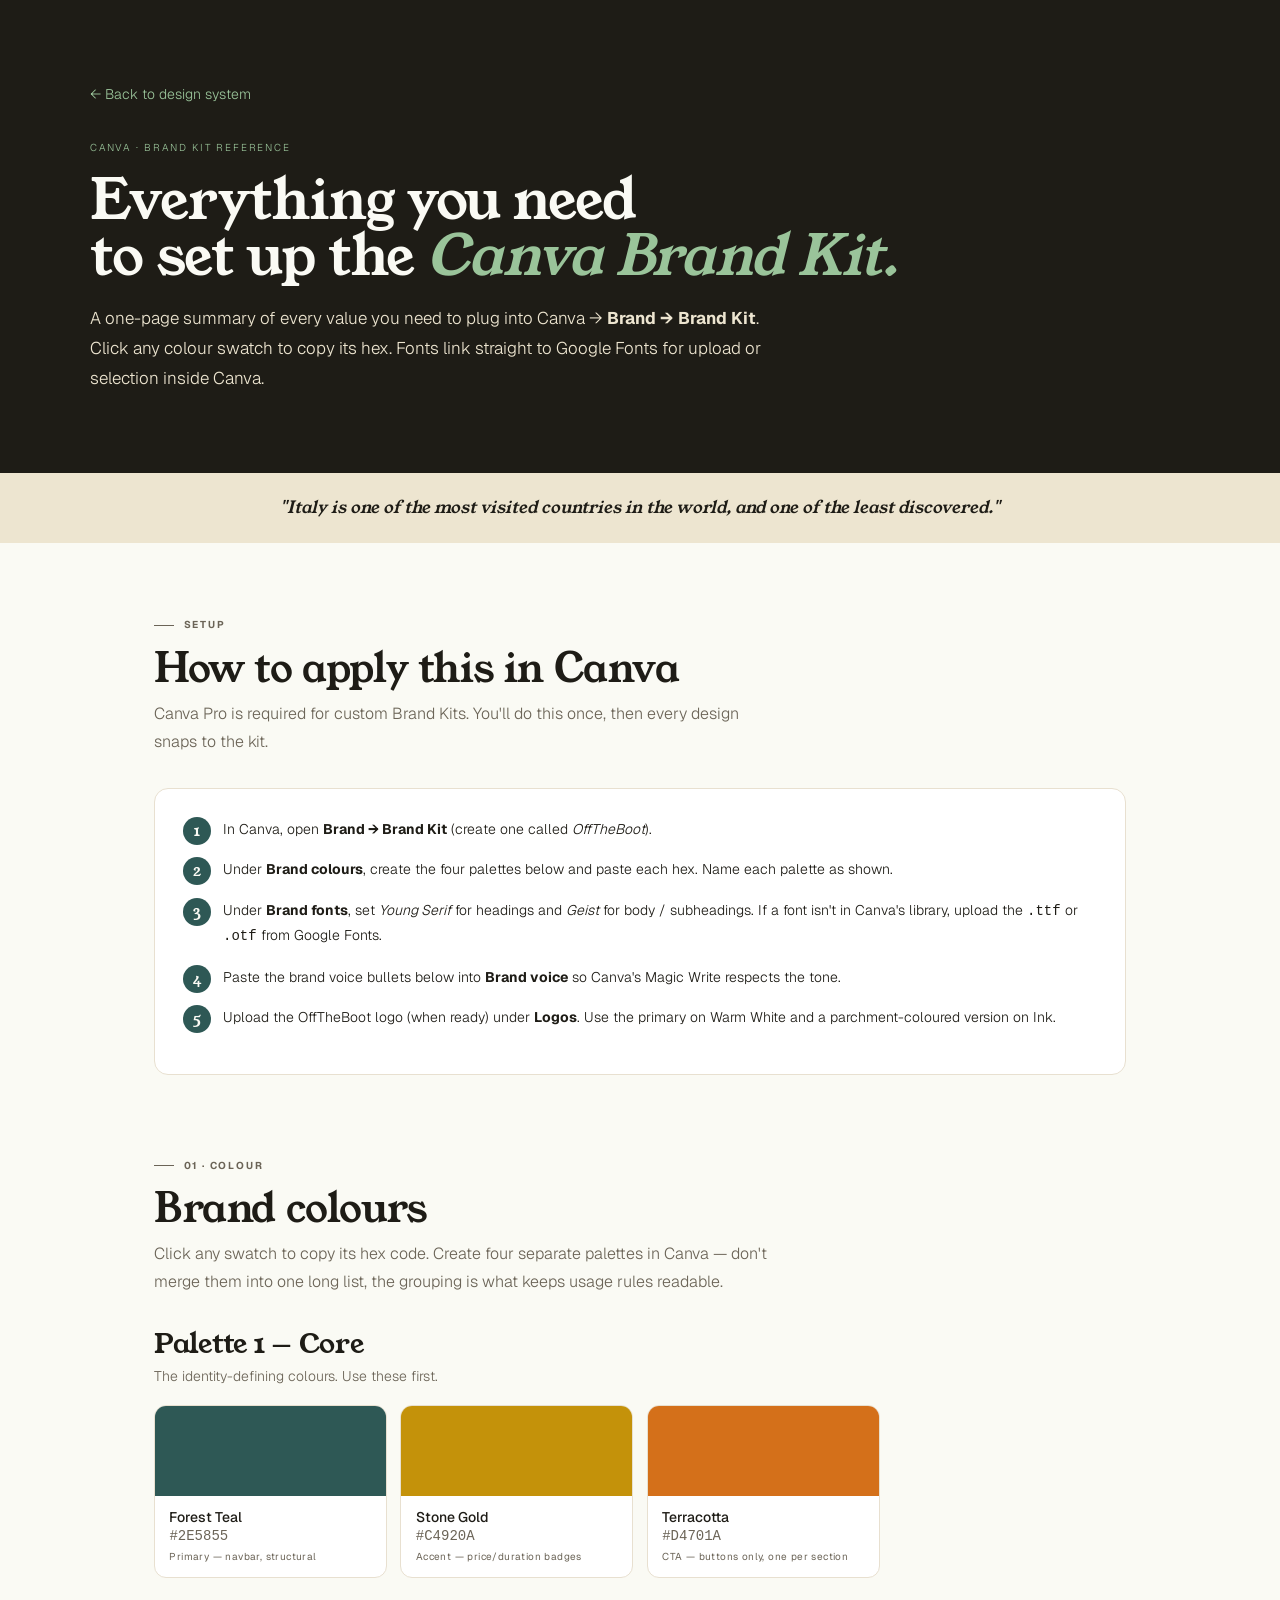
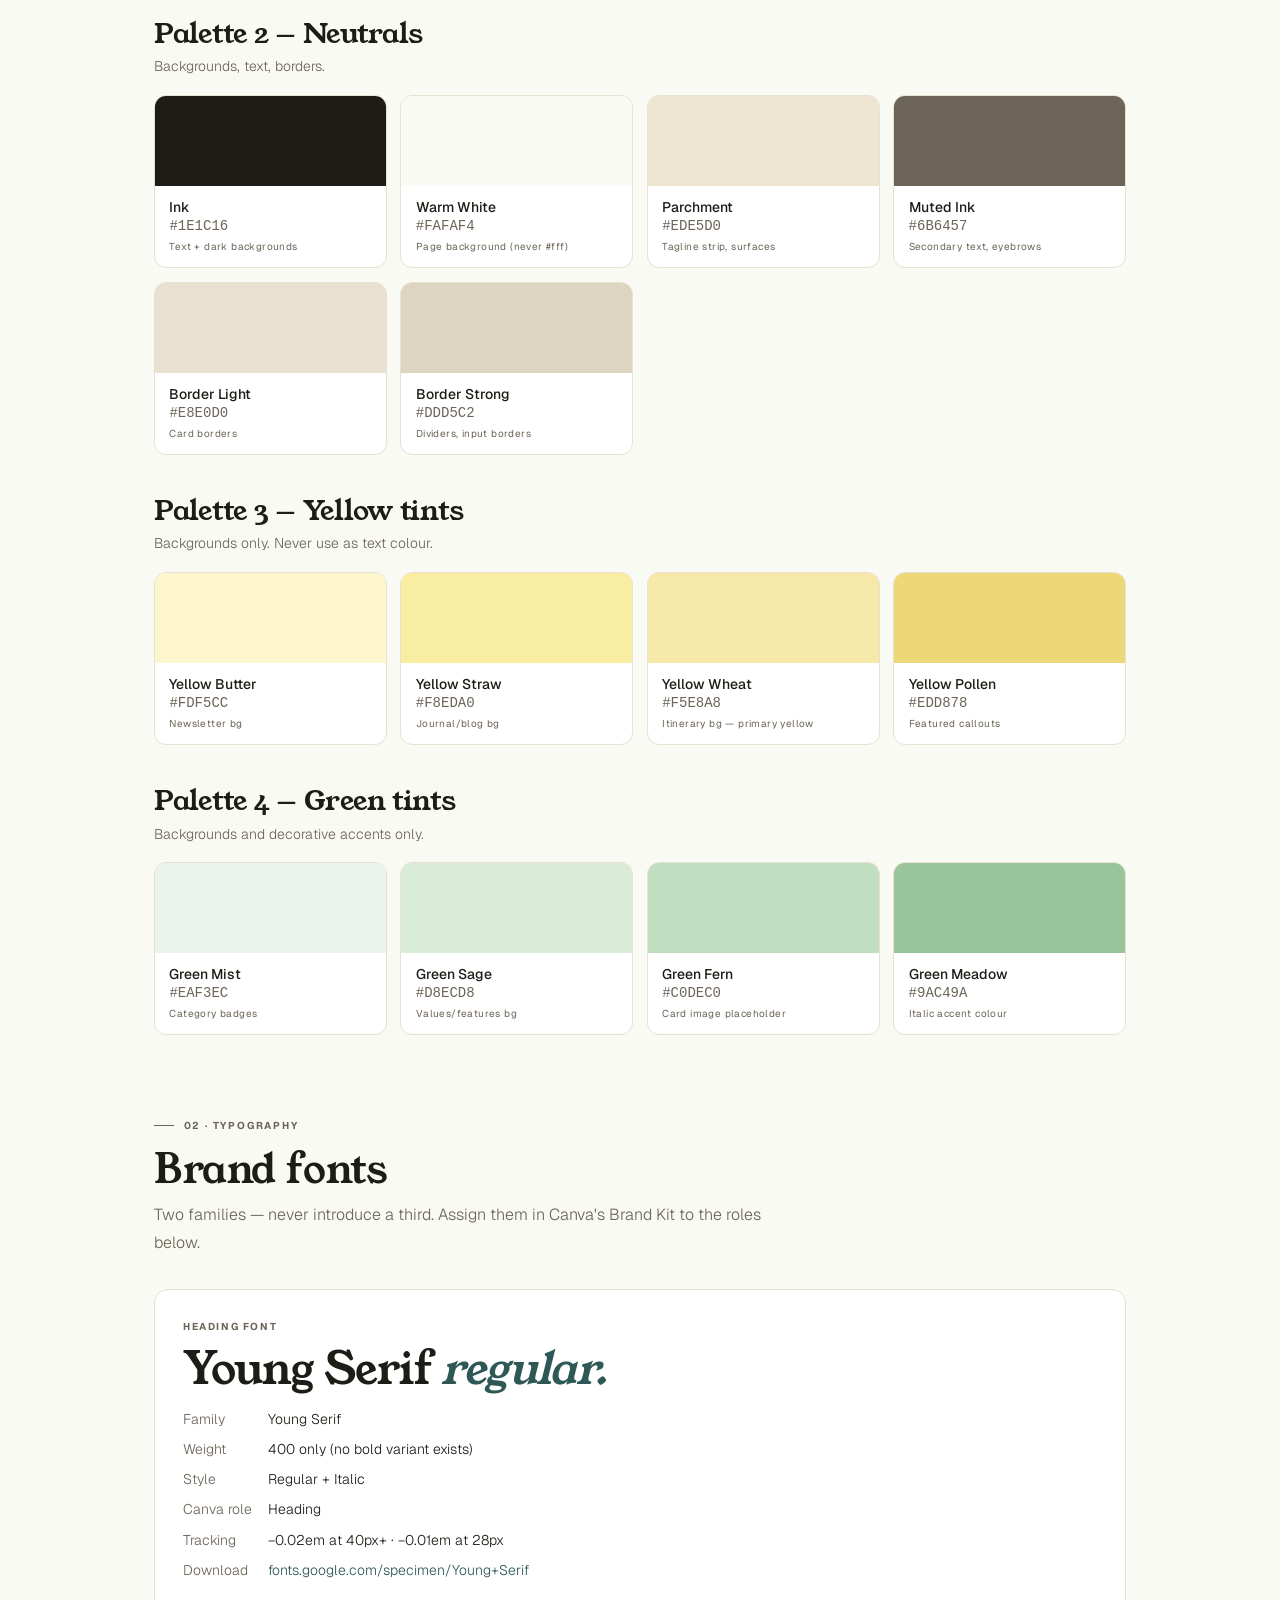
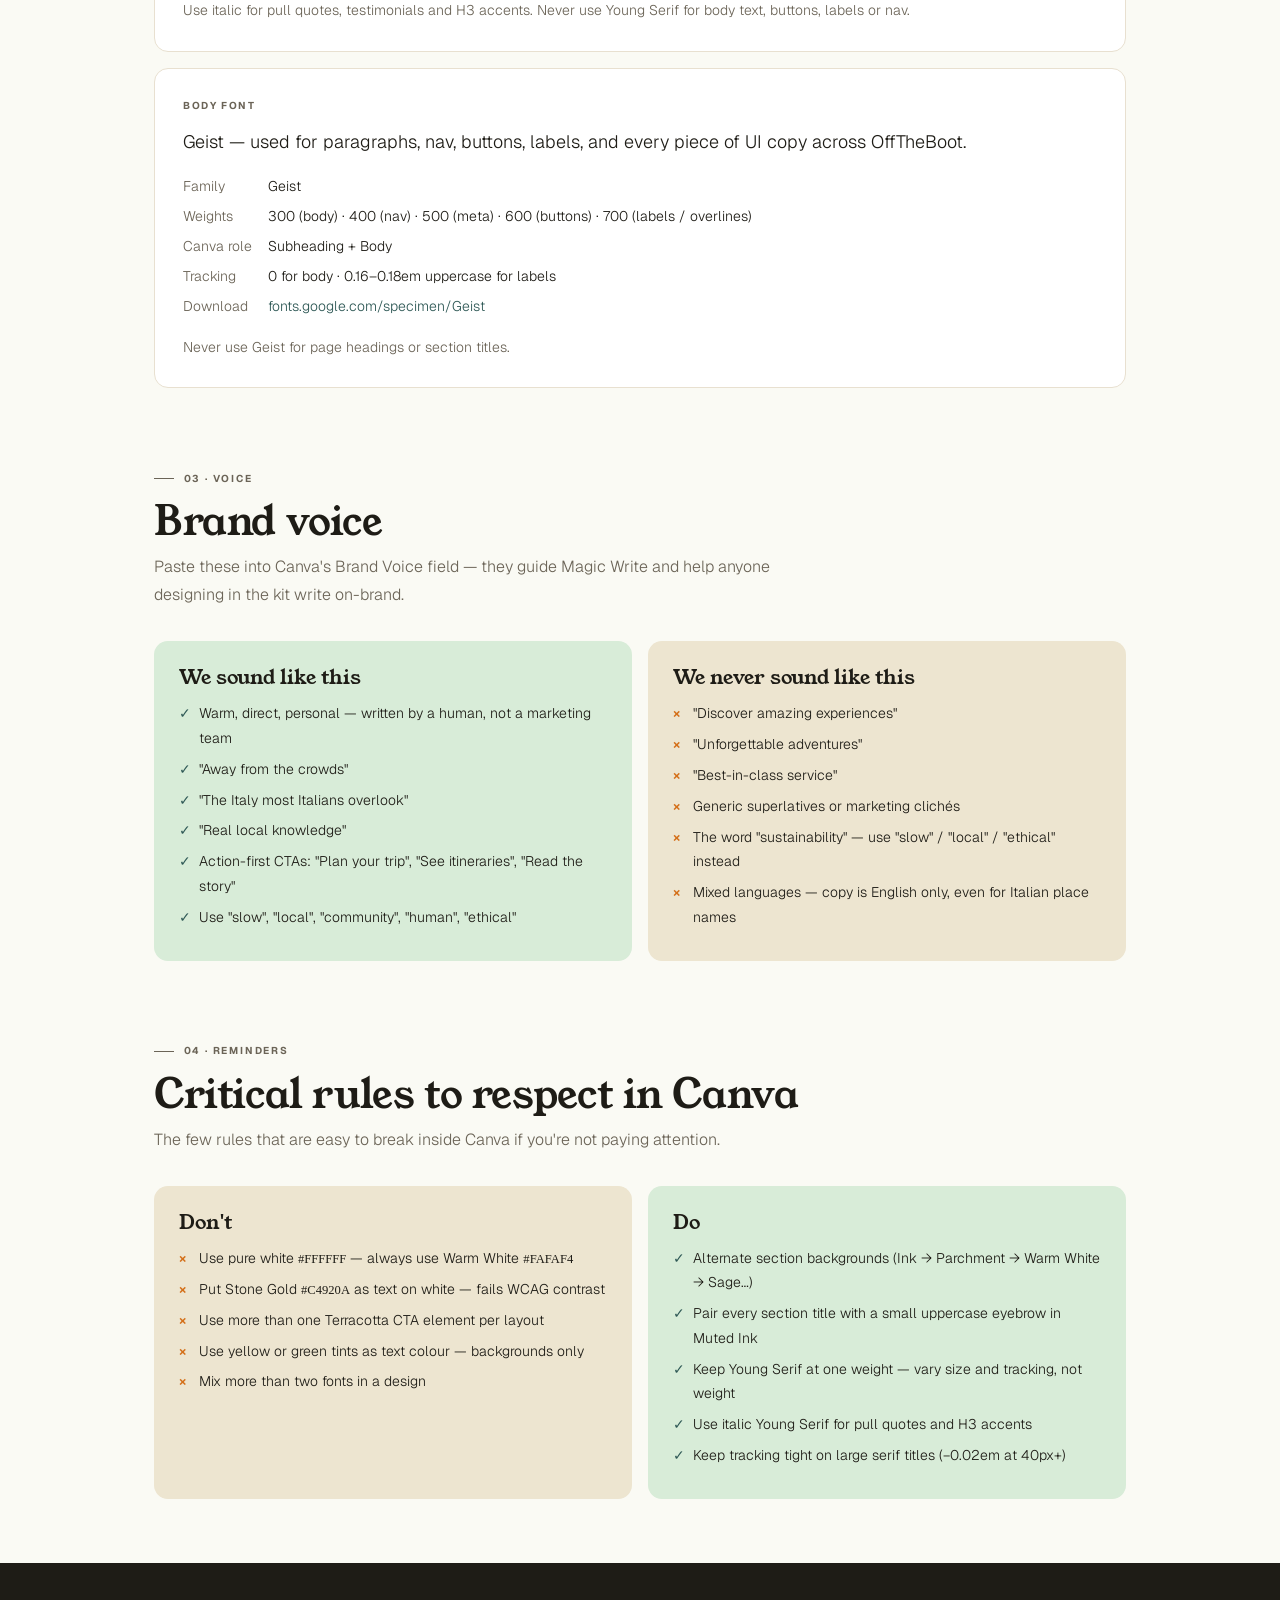
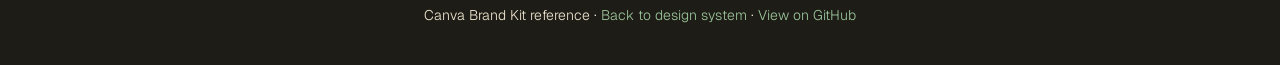
==== canva-brand-kit.html @ 82374eab "Add Canva Brand Kit reference page One-page summary with everything needed to set up OffTheBoot as a" ====
<!DOCTYPE html>
<html lang="en">
<head>
<meta charset="UTF-8">
<meta name="viewport" content="width=device-width, initial-scale=1.0">
<title>OffTheBoot — Canva Brand Kit Reference</title>
<link rel="stylesheet" href="tokens.css">
<style>
  *, *::before, *::after { box-sizing: border-box; margin: 0; padding: 0; }
  html { scroll-behavior: smooth; }

  body {
    font-family: var(--font-body);
    background: var(--color-bg);
    color: var(--color-ink);
    line-height: var(--lh-relaxed);
    font-size: var(--text-body);
    -webkit-font-smoothing: antialiased;
  }

  a { color: var(--color-primary); }

  /* ── Hero ── */
  .hero {
    background: var(--color-ink);
    color: var(--color-bg);
    padding: clamp(3rem, 7vw, 5rem) clamp(1.5rem, 5vw, 4rem) clamp(3rem, 7vw, 5rem);
  }
  .hero-inner { max-width: 1100px; margin: 0 auto; }
  .back-link {
    display: inline-block;
    color: var(--color-green-meadow);
    text-decoration: none;
    font-size: var(--text-ui);
    margin-bottom: 2rem;
  }
  .back-link:hover { text-decoration: underline; }
  .eyebrow {
    font-family: var(--font-body);
    font-size: var(--text-xs);
    text-transform: uppercase;
    letter-spacing: 0.18em;
    color: var(--color-green-meadow);
    margin-bottom: 1rem;
  }
  .hero h1 {
    font-family: var(--font-display);
    font-weight: 400;
    font-size: clamp(2.25rem, 5vw, 3.5rem);
    line-height: var(--lh-tight);
    letter-spacing: -0.02em;
    margin-bottom: 1.25rem;
  }
  .hero h1 em { font-style: italic; color: var(--color-green-meadow); }
  .hero p {
    max-width: 62ch;
    color: var(--color-parchment);
    font-size: 1.0625rem;
  }

  /* ── Layout ── */
  main {
    max-width: 1100px;
    margin: 0 auto;
    padding: clamp(2.5rem, 6vw, 4rem) clamp(1.5rem, 5vw, 4rem);
  }

  section + section { margin-top: clamp(3rem, 6vw, 4.5rem); }

  .section-head { margin-bottom: 2rem; }
  .section-head .kicker {
    font-family: var(--font-body);
    font-size: var(--text-xs);
    font-weight: 700;
    text-transform: uppercase;
    letter-spacing: 0.18em;
    color: var(--color-muted);
    margin-bottom: 0.75rem;
    display: inline-flex;
    align-items: center;
    gap: 0.6rem;
  }
  .section-head .kicker::before {
    content: "";
    width: 20px; height: 1px;
    background: currentColor;
    display: inline-block;
  }
  .section-head h2 {
    font-family: var(--font-display);
    font-weight: 400;
    font-size: var(--text-h1);
    line-height: var(--lh-snug);
    letter-spacing: -0.01em;
    margin-bottom: 0.5rem;
  }
  .section-head p {
    color: var(--color-muted);
    max-width: 62ch;
  }

  /* ── Palette groups ── */
  .palette-group { margin-bottom: 2.5rem; }
  .palette-group h3 {
    font-family: var(--font-display);
    font-size: var(--text-h2);
    font-weight: 400;
    margin-bottom: 0.25rem;
    letter-spacing: -0.01em;
  }
  .palette-group .sub {
    color: var(--color-muted);
    font-size: var(--text-ui);
    margin-bottom: 1rem;
  }

  .swatches {
    display: grid;
    grid-template-columns: repeat(auto-fill, minmax(200px, 1fr));
    gap: 0.85rem;
  }

  .swatch {
    border: 1px solid var(--color-border);
    border-radius: 12px;
    overflow: hidden;
    background: #fff;
    cursor: pointer;
    transition: transform 0.15s ease, border-color 0.15s ease;
    text-align: left;
    font-family: var(--font-body);
    color: inherit;
    padding: 0;
    width: 100%;
    display: block;
  }
  .swatch:hover { transform: translateY(-2px); border-color: var(--color-border-strong); }
  .swatch:focus { outline: 2px solid var(--color-primary); outline-offset: 2px; }

  .swatch-chip {
    height: 90px;
    position: relative;
  }
  .swatch-chip .copy-hint {
    position: absolute;
    top: 8px; right: 10px;
    font-size: var(--text-xs);
    letter-spacing: 0.12em;
    text-transform: uppercase;
    background: rgba(30, 28, 22, 0.75);
    color: var(--color-bg);
    padding: 2px 6px;
    border-radius: 4px;
    opacity: 0;
    transition: opacity 0.15s ease;
  }
  .swatch:hover .copy-hint { opacity: 1; }
  .swatch.copied .copy-hint { opacity: 1; background: var(--color-primary); }

  .swatch-meta { padding: 0.75rem 0.9rem 0.9rem; }
  .swatch-meta .name {
    font-size: var(--text-ui);
    font-weight: 500;
    margin-bottom: 2px;
  }
  .swatch-meta .hex {
    font-family: ui-monospace, SFMono-Regular, Menlo, monospace;
    font-size: var(--text-ui);
    color: var(--color-muted);
  }
  .swatch-meta .use {
    font-size: var(--text-xs);
    color: var(--color-muted);
    margin-top: 6px;
    letter-spacing: 0.04em;
  }

  .swatch.border-light .swatch-chip { border-bottom: 1px solid var(--color-border); }

  /* ── Fonts ── */
  .font-block {
    border: 1px solid var(--color-border);
    border-radius: 14px;
    padding: 1.75rem;
    background: #fff;
    margin-bottom: 1rem;
  }
  .font-block .label {
    font-size: var(--text-xs);
    font-weight: 700;
    text-transform: uppercase;
    letter-spacing: 0.16em;
    color: var(--color-muted);
    margin-bottom: 0.75rem;
  }
  .font-block .preview {
    line-height: var(--lh-tight);
    letter-spacing: -0.02em;
    margin-bottom: 1rem;
  }
  .font-block.display .preview {
    font-family: var(--font-display);
    font-weight: 400;
    font-size: clamp(2rem, 4vw, 2.75rem);
  }
  .font-block.display .preview em {
    font-style: italic;
    color: var(--color-primary);
  }
  .font-block.body .preview {
    font-family: var(--font-body);
    font-weight: 300;
    font-size: 1.125rem;
    line-height: var(--lh-relaxed);
    letter-spacing: 0;
  }
  .font-block dl {
    display: grid;
    grid-template-columns: max-content 1fr;
    gap: 0.35rem 1rem;
    font-size: var(--text-ui);
    margin-top: 1rem;
  }
  .font-block dt { color: var(--color-muted); }
  .font-block dd { color: var(--color-ink); }

  .font-note {
    font-size: var(--text-ui);
    color: var(--color-muted);
    margin-top: 1rem;
  }
  .font-note code {
    font-family: ui-monospace, SFMono-Regular, Menlo, monospace;
    background: var(--color-parchment);
    padding: 2px 6px;
    border-radius: 4px;
    font-size: 0.9em;
    color: var(--color-ink);
  }

  /* ── Tone lists ── */
  .tone-grid {
    display: grid;
    grid-template-columns: repeat(auto-fit, minmax(280px, 1fr));
    gap: 1rem;
  }
  .tone-card {
    border: 1px solid var(--color-border);
    border-radius: 14px;
    padding: 1.5rem;
    background: #fff;
  }
  .tone-card.yes { background: var(--color-green-sage); border-color: transparent; }
  .tone-card.no  { background: var(--color-parchment);  border-color: transparent; }
  .tone-card h4 {
    font-family: var(--font-display);
    font-weight: 400;
    font-size: 1.25rem;
    margin-bottom: 0.75rem;
  }
  .tone-card ul { list-style: none; padding: 0; }
  .tone-card li {
    font-size: var(--text-ui);
    line-height: var(--lh-relaxed);
    padding-left: 1.25rem;
    position: relative;
    margin-bottom: 0.4rem;
  }
  .tone-card.yes li::before {
    content: "✓"; position: absolute; left: 0; color: var(--color-primary); font-weight: 600;
  }
  .tone-card.no li::before {
    content: "×"; position: absolute; left: 0; color: var(--color-cta); font-weight: 600;
  }

  /* ── Canva steps ── */
  .steps {
    border: 1px solid var(--color-border);
    border-radius: 14px;
    padding: 1.75rem;
    background: #fff;
  }
  .steps ol {
    list-style: none;
    counter-reset: step;
    padding: 0;
  }
  .steps li {
    counter-increment: step;
    padding-left: 2.5rem;
    position: relative;
    margin-bottom: 1rem;
    font-size: var(--text-ui);
    line-height: var(--lh-relaxed);
  }
  .steps li::before {
    content: counter(step);
    position: absolute;
    left: 0; top: 0;
    width: 1.75rem; height: 1.75rem;
    background: var(--color-primary);
    color: var(--color-bg);
    border-radius: 50%;
    display: inline-flex;
    align-items: center;
    justify-content: center;
    font-family: var(--font-display);
    font-size: 0.95rem;
  }

  /* ── Tagline strip ── */
  .strip {
    background: var(--color-parchment);
    padding: 1.25rem 1.5rem;
    text-align: center;
    font-size: var(--text-ui);
    color: var(--color-ink);
  }
  .strip em {
    font-family: var(--font-display);
    font-style: italic;
    font-size: 1.05rem;
  }

  /* ── Footer ── */
  footer {
    background: var(--color-ink);
    color: var(--color-parchment);
    padding: 2.5rem 1.5rem;
    text-align: center;
    font-size: var(--text-ui);
  }
  footer a { color: var(--color-green-meadow); text-decoration: none; }
  footer a:hover { text-decoration: underline; }

  .toast {
    position: fixed;
    bottom: 2rem; left: 50%;
    transform: translateX(-50%) translateY(20px);
    background: var(--color-ink);
    color: var(--color-bg);
    padding: 0.6rem 1.1rem;
    border-radius: 999px;
    font-size: var(--text-ui);
    opacity: 0;
    transition: opacity 0.18s ease, transform 0.18s ease;
    pointer-events: none;
    z-index: 100;
  }
  .toast.show { opacity: 1; transform: translateX(-50%) translateY(0); }
</style>
</head>
<body>

  <header class="hero">
    <div class="hero-inner">
      <a href="index.html" class="back-link">← Back to design system</a>
      <div class="eyebrow">Canva · Brand Kit Reference</div>
      <h1>Everything you need<br>to set up the <em>Canva Brand Kit.</em></h1>
      <p>A one-page summary of every value you need to plug into Canva → <strong>Brand → Brand Kit</strong>. Click any colour swatch to copy its hex. Fonts link straight to Google Fonts for upload or selection inside Canva.</p>
    </div>
  </header>

  <div class="strip">
    <em>"Italy is one of the most visited countries in the world, and one of the least discovered."</em>
  </div>

  <main>

    <!-- ── SECTION: How to apply in Canva ── -->
    <section>
      <div class="section-head">
        <span class="kicker">Setup</span>
        <h2>How to apply this in Canva</h2>
        <p>Canva Pro is required for custom Brand Kits. You'll do this once, then every design snaps to the kit.</p>
      </div>
      <div class="steps">
        <ol>
          <li>In Canva, open <strong>Brand → Brand Kit</strong> (create one called <em>OffTheBoot</em>).</li>
          <li>Under <strong>Brand colours</strong>, create the four palettes below and paste each hex. Name each palette as shown.</li>
          <li>Under <strong>Brand fonts</strong>, set <em>Young Serif</em> for headings and <em>Geist</em> for body / subheadings. If a font isn't in Canva's library, upload the <code>.ttf</code> or <code>.otf</code> from Google Fonts.</li>
          <li>Paste the brand voice bullets below into <strong>Brand voice</strong> so Canva's Magic Write respects the tone.</li>
          <li>Upload the OffTheBoot logo (when ready) under <strong>Logos</strong>. Use the primary on Warm White and a parchment-coloured version on Ink.</li>
        </ol>
      </div>
    </section>

    <!-- ── SECTION: Palettes ── -->
    <section>
      <div class="section-head">
        <span class="kicker">01 · Colour</span>
        <h2>Brand colours</h2>
        <p>Click any swatch to copy its hex code. Create four separate palettes in Canva — don't merge them into one long list, the grouping is what keeps usage rules readable.</p>
      </div>

      <div class="palette-group">
        <h3>Palette 1 — Core</h3>
        <p class="sub">The identity-defining colours. Use these first.</p>
        <div class="swatches" id="palette-core"></div>
      </div>

      <div class="palette-group">
        <h3>Palette 2 — Neutrals</h3>
        <p class="sub">Backgrounds, text, borders.</p>
        <div class="swatches" id="palette-neutrals"></div>
      </div>

      <div class="palette-group">
        <h3>Palette 3 — Yellow tints</h3>
        <p class="sub">Backgrounds only. Never use as text colour.</p>
        <div class="swatches" id="palette-yellows"></div>
      </div>

      <div class="palette-group">
        <h3>Palette 4 — Green tints</h3>
        <p class="sub">Backgrounds and decorative accents only.</p>
        <div class="swatches" id="palette-greens"></div>
      </div>
    </section>

    <!-- ── SECTION: Fonts ── -->
    <section>
      <div class="section-head">
        <span class="kicker">02 · Typography</span>
        <h2>Brand fonts</h2>
        <p>Two families — never introduce a third. Assign them in Canva's Brand Kit to the roles below.</p>
      </div>

      <div class="font-block display">
        <div class="label">Heading font</div>
        <div class="preview">Young Serif <em>regular.</em></div>
        <dl>
          <dt>Family</dt><dd>Young Serif</dd>
          <dt>Weight</dt><dd>400 only (no bold variant exists)</dd>
          <dt>Style</dt><dd>Regular + Italic</dd>
          <dt>Canva role</dt><dd>Heading</dd>
          <dt>Tracking</dt><dd>−0.02em at 40px+ · −0.01em at 28px</dd>
          <dt>Download</dt><dd><a href="https://fonts.google.com/specimen/Young+Serif" target="_blank" rel="noopener">fonts.google.com/specimen/Young+Serif</a></dd>
        </dl>
        <p class="font-note">Use italic for pull quotes, testimonials and H3 accents. Never use Young Serif for body text, buttons, labels or nav.</p>
      </div>

      <div class="font-block body">
        <div class="label">Body font</div>
        <div class="preview">Geist — used for paragraphs, nav, buttons, labels, and every piece of UI copy across OffTheBoot.</div>
        <dl>
          <dt>Family</dt><dd>Geist</dd>
          <dt>Weights</dt><dd>300 (body) · 400 (nav) · 500 (meta) · 600 (buttons) · 700 (labels / overlines)</dd>
          <dt>Canva role</dt><dd>Subheading + Body</dd>
          <dt>Tracking</dt><dd>0 for body · 0.16–0.18em uppercase for labels</dd>
          <dt>Download</dt><dd><a href="https://fonts.google.com/specimen/Geist" target="_blank" rel="noopener">fonts.google.com/specimen/Geist</a></dd>
        </dl>
        <p class="font-note">Never use Geist for page headings or section titles.</p>
      </div>
    </section>

    <!-- ── SECTION: Voice ── -->
    <section>
      <div class="section-head">
        <span class="kicker">03 · Voice</span>
        <h2>Brand voice</h2>
        <p>Paste these into Canva's Brand Voice field — they guide Magic Write and help anyone designing in the kit write on-brand.</p>
      </div>
      <div class="tone-grid">
        <div class="tone-card yes">
          <h4>We sound like this</h4>
          <ul>
            <li>Warm, direct, personal — written by a human, not a marketing team</li>
            <li>"Away from the crowds"</li>
            <li>"The Italy most Italians overlook"</li>
            <li>"Real local knowledge"</li>
            <li>Action-first CTAs: "Plan your trip", "See itineraries", "Read the story"</li>
            <li>Use "slow", "local", "community", "human", "ethical"</li>
          </ul>
        </div>
        <div class="tone-card no">
          <h4>We never sound like this</h4>
          <ul>
            <li>"Discover amazing experiences"</li>
            <li>"Unforgettable adventures"</li>
            <li>"Best-in-class service"</li>
            <li>Generic superlatives or marketing clichés</li>
            <li>The word "sustainability" — use "slow" / "local" / "ethical" instead</li>
            <li>Mixed languages — copy is English only, even for Italian place names</li>
          </ul>
        </div>
      </div>
    </section>

    <!-- ── SECTION: Usage rules quick ref ── -->
    <section>
      <div class="section-head">
        <span class="kicker">04 · Reminders</span>
        <h2>Critical rules to respect in Canva</h2>
        <p>The few rules that are easy to break inside Canva if you're not paying attention.</p>
      </div>
      <div class="tone-grid">
        <div class="tone-card no">
          <h4>Don't</h4>
          <ul>
            <li>Use pure white <code style="font-family:ui-monospace;font-size:0.9em">#FFFFFF</code> — always use Warm White <code style="font-family:ui-monospace;font-size:0.9em">#FAFAF4</code></li>
            <li>Put Stone Gold <code style="font-family:ui-monospace;font-size:0.9em">#C4920A</code> as text on white — fails WCAG contrast</li>
            <li>Use more than one Terracotta CTA element per layout</li>
            <li>Use yellow or green tints as text colour — backgrounds only</li>
            <li>Mix more than two fonts in a design</li>
          </ul>
        </div>
        <div class="tone-card yes">
          <h4>Do</h4>
          <ul>
            <li>Alternate section backgrounds (Ink → Parchment → Warm White → Sage…)</li>
            <li>Pair every section title with a small uppercase eyebrow in Muted Ink</li>
            <li>Keep Young Serif at one weight — vary size and tracking, not weight</li>
            <li>Use italic Young Serif for pull quotes and H3 accents</li>
            <li>Keep tracking tight on large serif titles (−0.02em at 40px+)</li>
          </ul>
        </div>
      </div>
    </section>

  </main>

  <footer>
    Canva Brand Kit reference · <a href="index.html">Back to design system</a> · <a href="https://github.com/cesarebed/boot-design-system">View on GitHub</a>
  </footer>

  <div class="toast" id="toast">Copied</div>

<script>
  const palettes = {
    core: [
      { name: "Forest Teal",  hex: "#2E5855", use: "Primary — navbar, structural" },
      { name: "Stone Gold",   hex: "#C4920A", use: "Accent — price/duration badges" },
      { name: "Terracotta",   hex: "#D4701A", use: "CTA — buttons only, one per section" },
    ],
    neutrals: [
      { name: "Ink",           hex: "#1E1C16", use: "Text + dark backgrounds" },
      { name: "Warm White",    hex: "#FAFAF4", use: "Page background (never #fff)" },
      { name: "Parchment",     hex: "#EDE5D0", use: "Tagline strip, surfaces" },
      { name: "Muted Ink",     hex: "#6B6457", use: "Secondary text, eyebrows" },
      { name: "Border Light",  hex: "#E8E0D0", use: "Card borders" },
      { name: "Border Strong", hex: "#DDD5C2", use: "Dividers, input borders" },
    ],
    yellows: [
      { name: "Yellow Butter", hex: "#FDF5CC", use: "Newsletter bg" },
      { name: "Yellow Straw",  hex: "#F8EDA0", use: "Journal/blog bg" },
      { name: "Yellow Wheat",  hex: "#F5E8A8", use: "Itinerary bg — primary yellow" },
      { name: "Yellow Pollen", hex: "#EDD878", use: "Featured callouts" },
    ],
    greens: [
      { name: "Green Mist",   hex: "#EAF3EC", use: "Category badges" },
      { name: "Green Sage",   hex: "#D8ECD8", use: "Values/features bg" },
      { name: "Green Fern",   hex: "#C0DEC0", use: "Card image placeholder" },
      { name: "Green Meadow", hex: "#9AC49A", use: "Italic accent colour" },
    ],
  };

  function renderPalette(key, mountId) {
    const mount = document.getElementById(mountId);
    palettes[key].forEach(c => {
      const btn = document.createElement("button");
      btn.className = "swatch";
      btn.type = "button";
      btn.setAttribute("aria-label", `Copy ${c.hex}`);
      btn.innerHTML = `
        <div class="swatch-chip" style="background:${c.hex}">
          <span class="copy-hint">Click to copy</span>
        </div>
        <div class="swatch-meta">
          <div class="name">${c.name}</div>
          <div class="hex">${c.hex}</div>
          <div class="use">${c.use}</div>
        </div>`;
      btn.addEventListener("click", () => copyHex(c.hex, btn));
      mount.appendChild(btn);
    });
  }

  const toast = document.getElementById("toast");
  let toastTimer;
  function copyHex(hex, el) {
    navigator.clipboard.writeText(hex).then(() => {
      toast.textContent = `Copied ${hex}`;
      toast.classList.add("show");
      el.classList.add("copied");
      const hint = el.querySelector(".copy-hint");
      if (hint) hint.textContent = "Copied";
      clearTimeout(toastTimer);
      toastTimer = setTimeout(() => {
        toast.classList.remove("show");
        el.classList.remove("copied");
        if (hint) hint.textContent = "Click to copy";
      }, 1400);
    });
  }

  renderPalette("core",     "palette-core");
  renderPalette("neutrals", "palette-neutrals");
  renderPalette("yellows",  "palette-yellows");
  renderPalette("greens",   "palette-greens");
</script>

</body>
</html>
---- tokens.css ----
/* ============================================================
   OffTheBoot — Design System Tokens v1.0
   Last updated: April 2026
   
   USAGE RULES:
   - Always use variables. Never hardcode hex values, font names,
     sizes, or spacing values directly in component files.
   - Changes to this file propagate automatically across the
     entire site. To update a colour, font, or spacing value,
     change it here only.
   - For Tailwind CSS: reference these via arbitrary values
     e.g. bg-[var(--color-primary)] or use the tailwind.config
     extensions below.
   ============================================================ */

@import url('https://fonts.googleapis.com/css2?family=Young+Serif:ital@0;1&family=Geist:wght@300;400;500;600;700&display=swap');

:root {

  /* ----------------------------------------------------------
     COLOURS — Core palette
     ---------------------------------------------------------- */

  --color-primary:        #2E5855;   /* Forest Teal — navbar, hero bg, primary buttons, footer accents */
  --color-accent:         #C4920A;   /* Stone Gold  — price/duration badges ONLY. Never as text on white */
  --color-cta:            #D4701A;   /* Terracotta  — primary CTA buttons ONLY. One per section max */
  --color-ink:            #1E1C16;   /* Ink         — all body text, headings, dark section backgrounds */
  --color-parchment:      #EDE5D0;   /* Parchment   — tagline strip, alternate surfaces, borders */
  --color-bg:             #FAFAF4;   /* Warm White  — page background. NEVER use pure #ffffff */
  --color-muted:          #6B6457;   /* Muted Ink   — secondary text, meta, placeholders */
  --color-border:         #E8E0D0;   /* Light border — card borders, dividers */
  --color-border-strong:  #DDD5C2;   /* Strong border — section dividers, input borders */

  /* ----------------------------------------------------------
     COLOURS — Yellow tints (backgrounds only, never as text)
     ---------------------------------------------------------- */

  --color-yellow-butter:  #FDF5CC;   /* Lightest — newsletter sections, subtle highlights */
  --color-yellow-straw:   #F8EDA0;   /* Light    — journal/blog section backgrounds */
  --color-yellow-wheat:   #F5E8A8;   /* Mid      — itinerary sections, CTA areas. Primary yellow bg */
  --color-yellow-pollen:  #EDD878;   /* Saturated — attention banners, featured callouts only */

  /* ----------------------------------------------------------
     COLOURS — Green tints (backgrounds only, never as text)
     ---------------------------------------------------------- */

  --color-green-mist:     #EAF3EC;   /* Lightest — category/style badge backgrounds */
  --color-green-sage:     #D8ECD8;   /* Light    — values/features section backgrounds */
  --color-green-fern:     #C0DEC0;   /* Mid      — card image placeholders, decorative elements */
  --color-green-meadow:   #9AC49A;   /* Saturated — graphic accents, hero italic accent colour */

  /* ----------------------------------------------------------
     TYPOGRAPHY — Families
     ---------------------------------------------------------- */

  --font-display:   'Young Serif', Georgia, serif;
  --font-body:      'Geist', system-ui, -apple-system, sans-serif;

  /* ----------------------------------------------------------
     TYPOGRAPHY — Scale
     Use clamp() in components for fluid sizing where needed.
     ---------------------------------------------------------- */

  --text-hero:      4rem;       /* 64px — hero display. One use per page */
  --text-h1:        2.5rem;     /* 40px — major section headings */
  --text-h2:        1.75rem;    /* 28px — sub-section, card titles, blog post titles */
  --text-h3:        1.25rem;    /* 20px — accent headings, always italic, always Forest Teal */
  --text-body:      1rem;       /* 16px — all body copy */
  --text-ui:        0.875rem;   /* 14px — nav links, UI elements, card metadata */
  --text-label:     0.75rem;    /* 12px — button text, overlines */
  --text-xs:        0.625rem;   /* 10px — section eyebrows, badge text, timestamps */

  /* ----------------------------------------------------------
     TYPOGRAPHY — Line heights
     ---------------------------------------------------------- */

  --lh-tight:       1.0;        /* Hero display titles */
  --lh-snug:        1.15;       /* H1, H2, section titles */
  --lh-normal:      1.5;        /* UI elements, nav */
  --lh-relaxed:     1.75;       /* Body copy, descriptions */
  --lh-loose:       1.9;        /* Blog post body, long-form */

  /* ----------------------------------------------------------
     TYPOGRAPHY — Letter spacing
     ---------------------------------------------------------- */

  --ls-tight:       -0.02em;    /* Hero, H1 — tighten large Young Serif */
  --ls-snug:        -0.01em;    /* H2 — slight tightening */
  --ls-normal:      0em;        /* Body, UI — default */
  --ls-wide:        0.10em;     /* Button labels, CTA text */
  --ls-wider:       0.16em;     /* Eyebrows, section labels, small uppercase */
  --ls-widest:      0.20em;     /* Hero eyebrow overlines */

  /* ----------------------------------------------------------
     TYPOGRAPHY — Font weights (Geist only)
     Young Serif is always weight 400 — no exceptions.
     ---------------------------------------------------------- */

  --fw-light:       300;        /* Body text, descriptions, footer links */
  --fw-regular:     400;        /* Nav links, general UI text */
  --fw-medium:      500;        /* Card metadata, secondary UI */
  --fw-semibold:    600;        /* Buttons, emphasis text */
  --fw-bold:        700;        /* Labels, badges, eyebrows */

  /* ----------------------------------------------------------
     SPACING — Consistent vertical rhythm
     ---------------------------------------------------------- */

  --space-1:        0.25rem;    /*  4px */
  --space-2:        0.5rem;     /*  8px */
  --space-3:        0.75rem;    /* 12px */
  --space-4:        1rem;       /* 16px */
  --space-5:        1.25rem;    /* 20px */
  --space-6:        1.5rem;     /* 24px */
  --space-8:        2rem;       /* 32px */
  --space-10:       2.5rem;     /* 40px */
  --space-12:       3rem;       /* 48px */
  --space-16:       4rem;       /* 64px */
  --space-20:       5rem;       /* 80px */
  --space-24:       6rem;       /* 96px */

  /* ----------------------------------------------------------
     LAYOUT
     ---------------------------------------------------------- */

  --container-max:  1120px;     /* Max width for .container */
  --container-px:   2.5rem;     /* Horizontal padding on .container */
  --navbar-height:  60px;       /* Fixed navbar height */

  /* ----------------------------------------------------------
     BORDERS & RADIUS
     ---------------------------------------------------------- */

  --radius-sm:      3px;        /* Buttons, badges, tags */
  --radius-md:      4px;        /* Cards, inputs */
  --radius-lg:      8px;        /* Larger cards, modals */
  --radius-xl:      12px;       /* Feature blocks */

  /* ----------------------------------------------------------
     SHADOWS
     ---------------------------------------------------------- */

  --shadow-sm:      0 2px 8px rgba(30, 28, 22, 0.06);
  --shadow-md:      0 6px 24px rgba(30, 28, 22, 0.08);
  --shadow-lg:      0 12px 40px rgba(30, 28, 22, 0.10);
  --shadow-float:   0 4px 24px rgba(30, 28, 22, 0.12);  /* Floating cards */

  /* ----------------------------------------------------------
     TRANSITIONS
     ---------------------------------------------------------- */

  --transition-fast:    0.12s ease;
  --transition-normal:  0.18s ease;
  --transition-slow:    0.28s ease;

}

/* ============================================================
   BASE STYLES
   ============================================================ */

*,
*::before,
*::after {
  box-sizing: border-box;
  margin: 0;
  padding: 0;
}

html {
  scroll-behavior: smooth;
  -webkit-text-size-adjust: 100%;
}

body {
  font-family: var(--font-body);
  font-weight: var(--fw-light);
  font-size: var(--text-body);
  line-height: var(--lh-relaxed);
  color: var(--color-ink);
  background-color: var(--color-bg);
  -webkit-font-smoothing: antialiased;
  -moz-osx-font-smoothing: grayscale;
}

/* All headings use the display font */
h1, h2, h3, h4, h5, h6 {
  font-family: var(--font-display);
  font-weight: 400;             /* Young Serif has one weight */
  line-height: var(--lh-snug);
}

h1 { font-size: var(--text-h1); letter-spacing: var(--ls-tight); }
h2 { font-size: var(--text-h2); letter-spacing: var(--ls-snug); }
h3 { font-size: var(--text-h3); letter-spacing: var(--ls-normal); }

p {
  font-family: var(--font-body);
  font-weight: var(--fw-light);
  line-height: var(--lh-relaxed);
  color: var(--color-muted);
}

a {
  color: inherit;
  text-decoration: none;
}

img, video {
  display: block;
  max-width: 100%;
}

/* ============================================================
   LAYOUT UTILITIES
   ============================================================ */

.container {
  max-width: var(--container-max);
  margin: 0 auto;
  padding: 0 var(--container-px);
}

/* ============================================================
   TYPOGRAPHY UTILITIES
   ============================================================ */

/* Display — hero only */
.text-display {
  font-family: var(--font-display);
  font-size: var(--text-hero);
  line-height: var(--lh-tight);
  letter-spacing: var(--ls-tight);
  font-weight: 400;
}

/* Eyebrow / overline — always Geist, always uppercase */
.text-eyebrow {
  font-family: var(--font-body);
  font-size: var(--text-xs);
  font-weight: var(--fw-bold);
  letter-spacing: var(--ls-wider);
  text-transform: uppercase;
  color: var(--color-muted);
  display: flex;
  align-items: center;
  gap: 10px;
}
.text-eyebrow::before {
  content: '';
  display: inline-block;
  width: 20px;
  height: 1px;
  background: currentColor;
  flex-shrink: 0;
}

/* Italic accent — H3 style, always Forest Teal */
.text-accent {
  font-family: var(--font-display);
  font-size: var(--text-h3);
  font-style: italic;
  color: var(--color-primary);
  line-height: var(--lh-snug);
}

/* ============================================================
   COMPONENT UTILITIES
   ============================================================ */

/* Buttons */
.btn {
  display: inline-flex;
  align-items: center;
  gap: 7px;
  font-family: var(--font-body);
  font-size: var(--text-label);
  font-weight: var(--fw-semibold);
  letter-spacing: var(--ls-wide);
  text-transform: uppercase;
  padding: 13px 26px;
  border-radius: var(--radius-sm);
  border: none;
  cursor: pointer;
  text-decoration: none;
  transition: all var(--transition-normal);
  white-space: nowrap;
}

.btn-cta {
  background: var(--color-cta);
  color: white;
}
.btn-cta:hover {
  background: #c0621f;
  transform: translateY(-1px);
}

.btn-primary {
  background: var(--color-primary);
  color: white;
}
.btn-primary:hover {
  background: #244845;
  transform: translateY(-1px);
}

.btn-outline {
  background: transparent;
  color: var(--color-ink);
  border: 1.5px solid var(--color-border-strong);
}
.btn-outline:hover {
  border-color: var(--color-ink);
}

.btn-ghost {
  background: transparent;
  color: var(--color-muted);
  padding: 13px 0;
  border: none;
  border-radius: 0;
  border-bottom: 1px solid var(--color-border);
}
.btn-ghost:hover {
  color: var(--color-ink);
  border-color: var(--color-ink);
}

/* Badges */
.badge {
  display: inline-flex;
  align-items: center;
  padding: 3px 9px;
  border-radius: var(--radius-sm);
  font-family: var(--font-body);
  font-size: var(--text-xs);
  font-weight: var(--fw-bold);
  letter-spacing: 0.06em;
  text-transform: uppercase;
}

.badge-category {
  background: var(--color-green-mist);
  color: var(--color-primary);
}

.badge-price {
  background: var(--color-accent);
  color: var(--color-ink);
}

/* ============================================================
   TAILWIND CONFIG EXTENSION
   Add this to tailwind.config.ts to use tokens as Tailwind classes
   ============================================================

   import type { Config } from 'tailwindcss'
   
   const config: Config = {
     theme: {
       extend: {
         colors: {
           primary:    'var(--color-primary)',
           accent:     'var(--color-accent)',
           cta:        'var(--color-cta)',
           ink:        'var(--color-ink)',
           parchment:  'var(--color-parchment)',
           'warm-white': 'var(--color-bg)',
           muted:      'var(--color-muted)',
           'yellow-wheat':  'var(--color-yellow-wheat)',
           'yellow-butter': 'var(--color-yellow-butter)',
           'green-sage':    'var(--color-green-sage)',
           'green-mist':    'var(--color-green-mist)',
         },
         fontFamily: {
           display: 'var(--font-display)',
           body:    'var(--font-body)',
         },
         borderRadius: {
           sm: 'var(--radius-sm)',
           md: 'var(--radius-md)',
           lg: 'var(--radius-lg)',
         },
         spacing: {
           '18': '4.5rem',
           '22': '5.5rem',
         },
         maxWidth: {
           container: 'var(--container-max)',
         },
       },
     },
   }
   
   export default config

   ============================================================ */
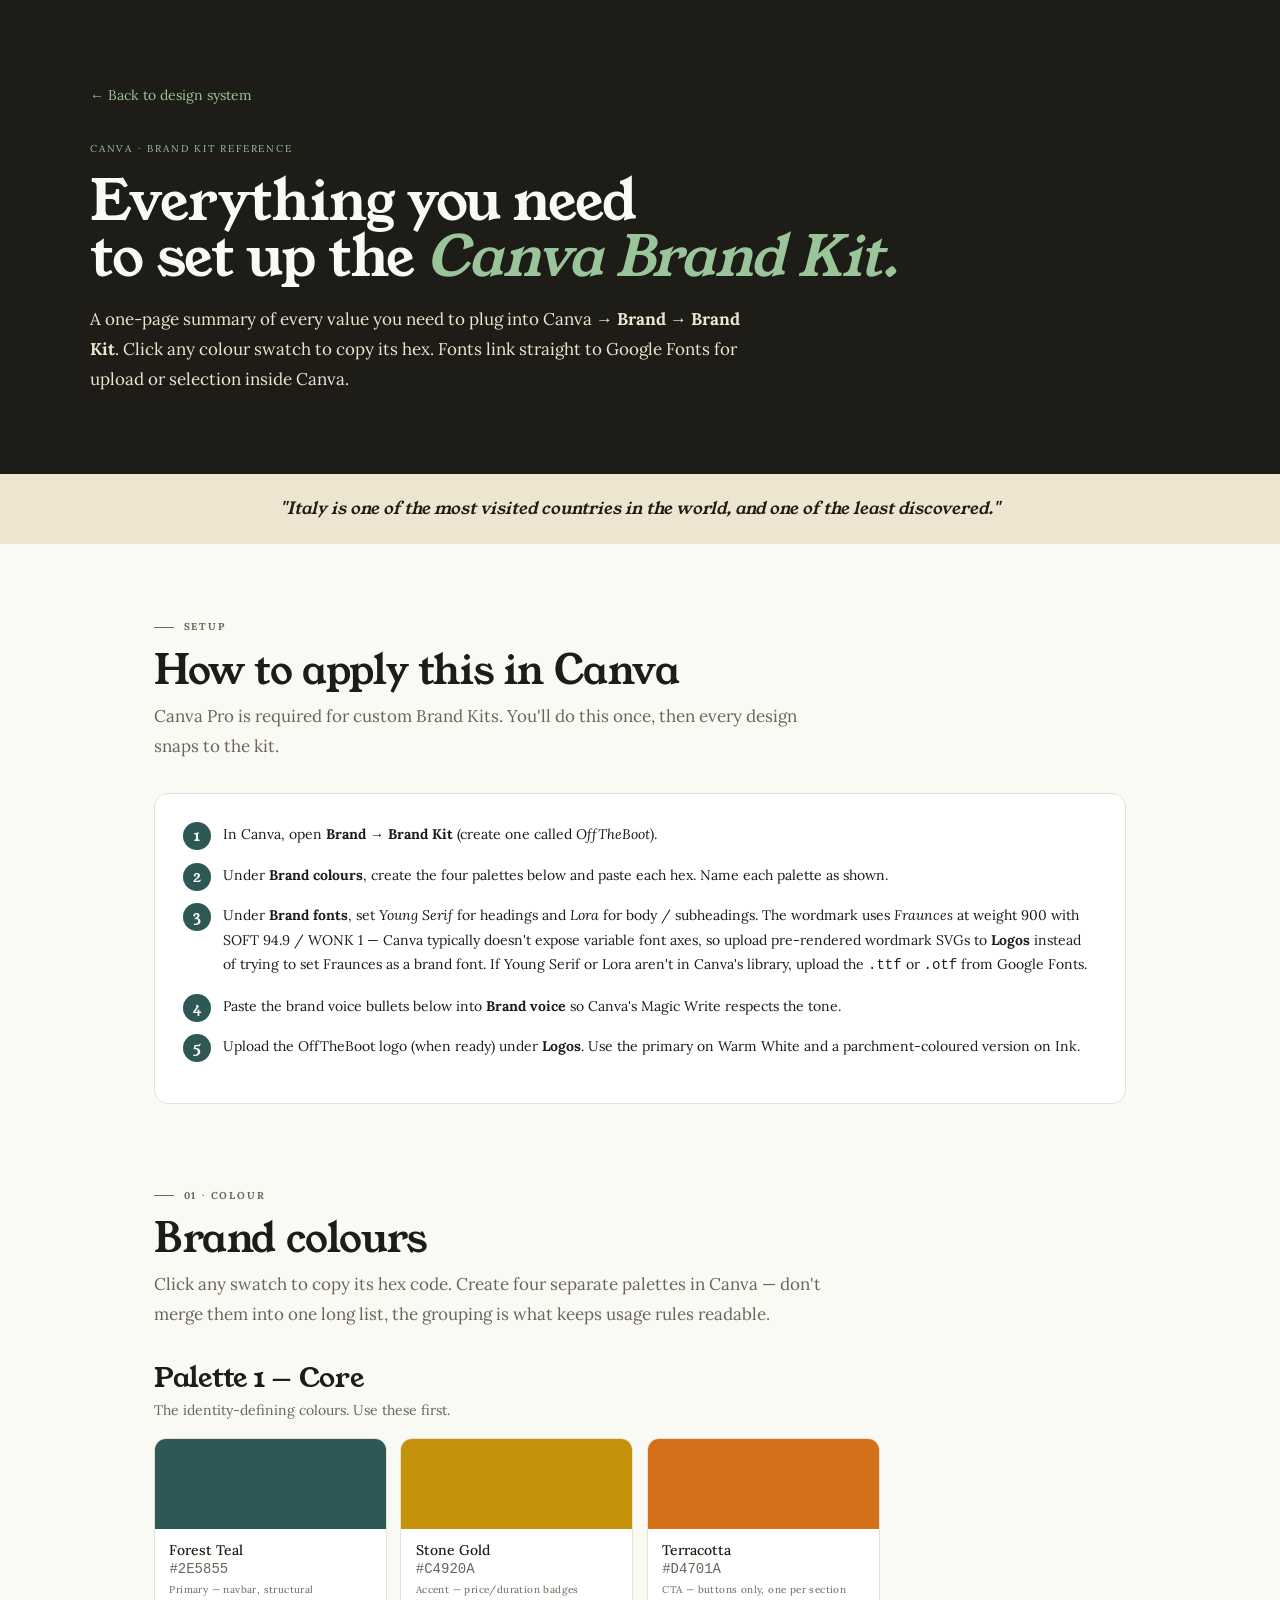
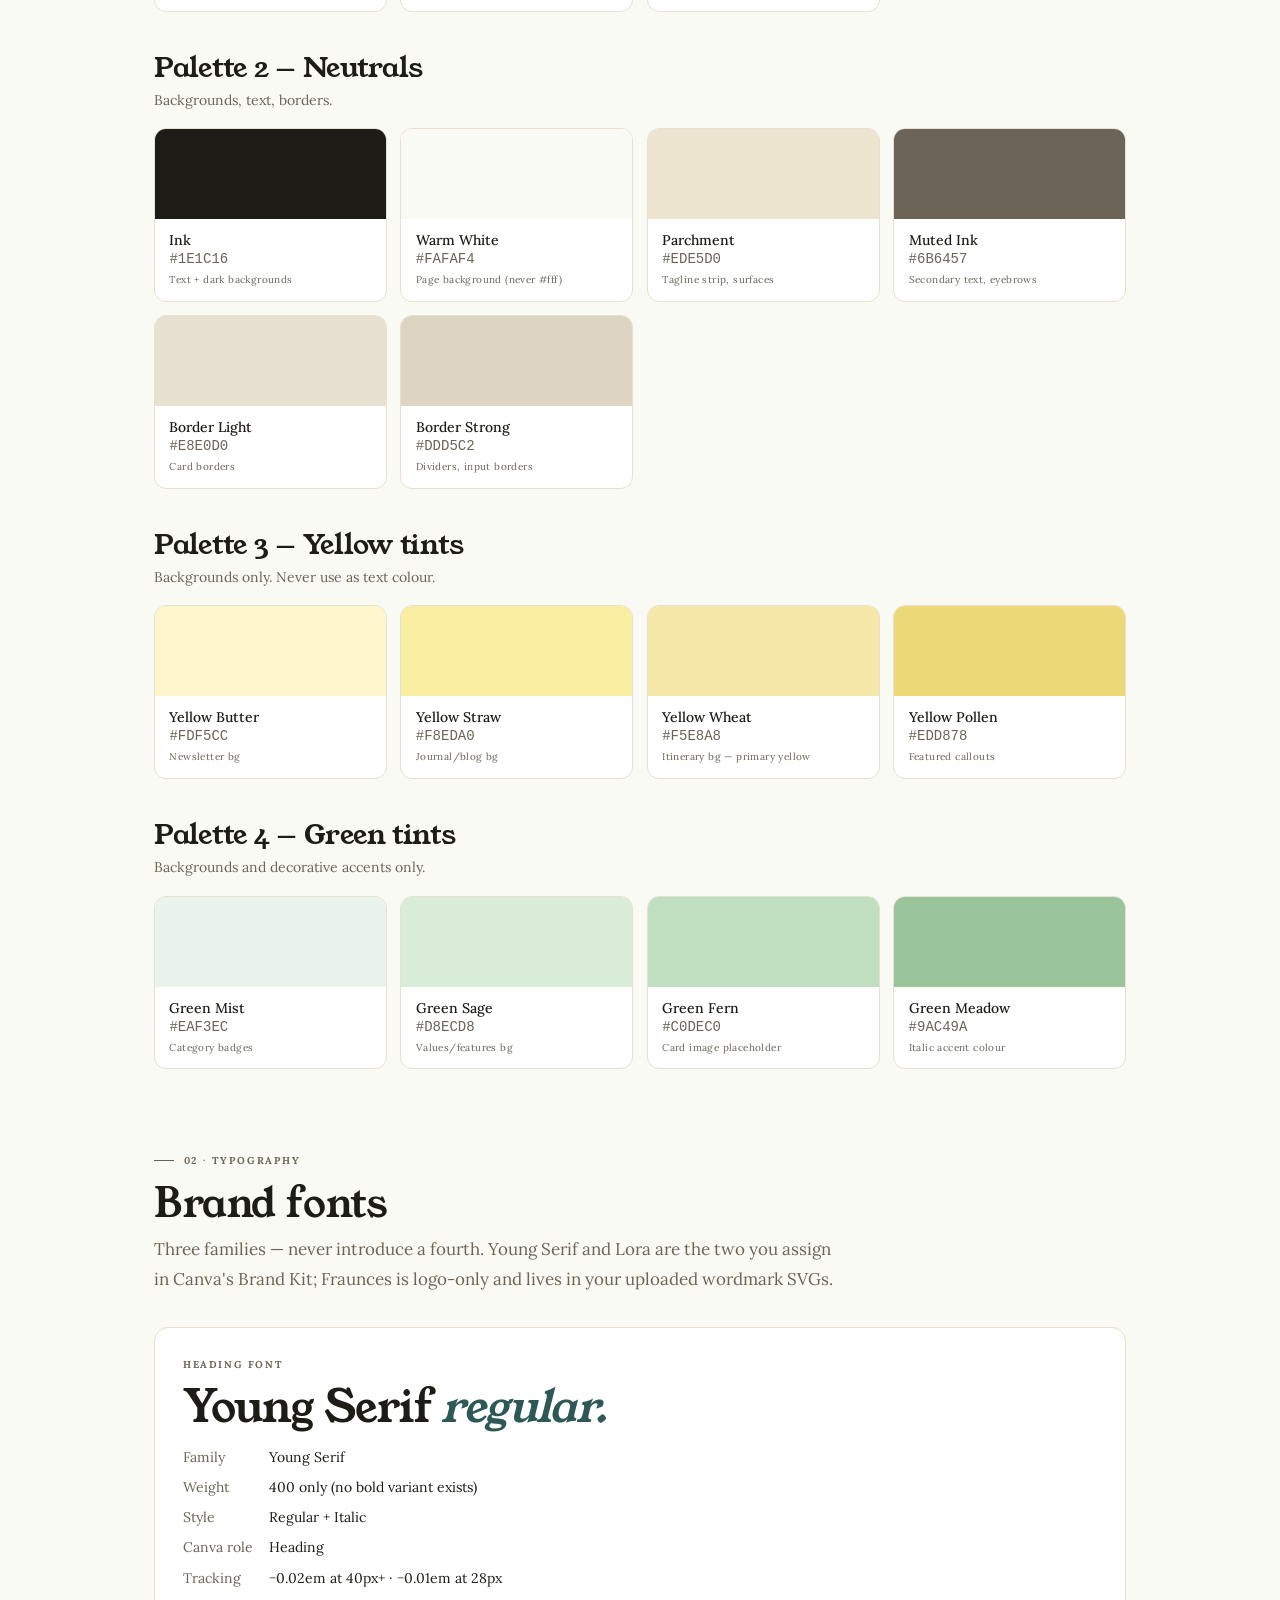
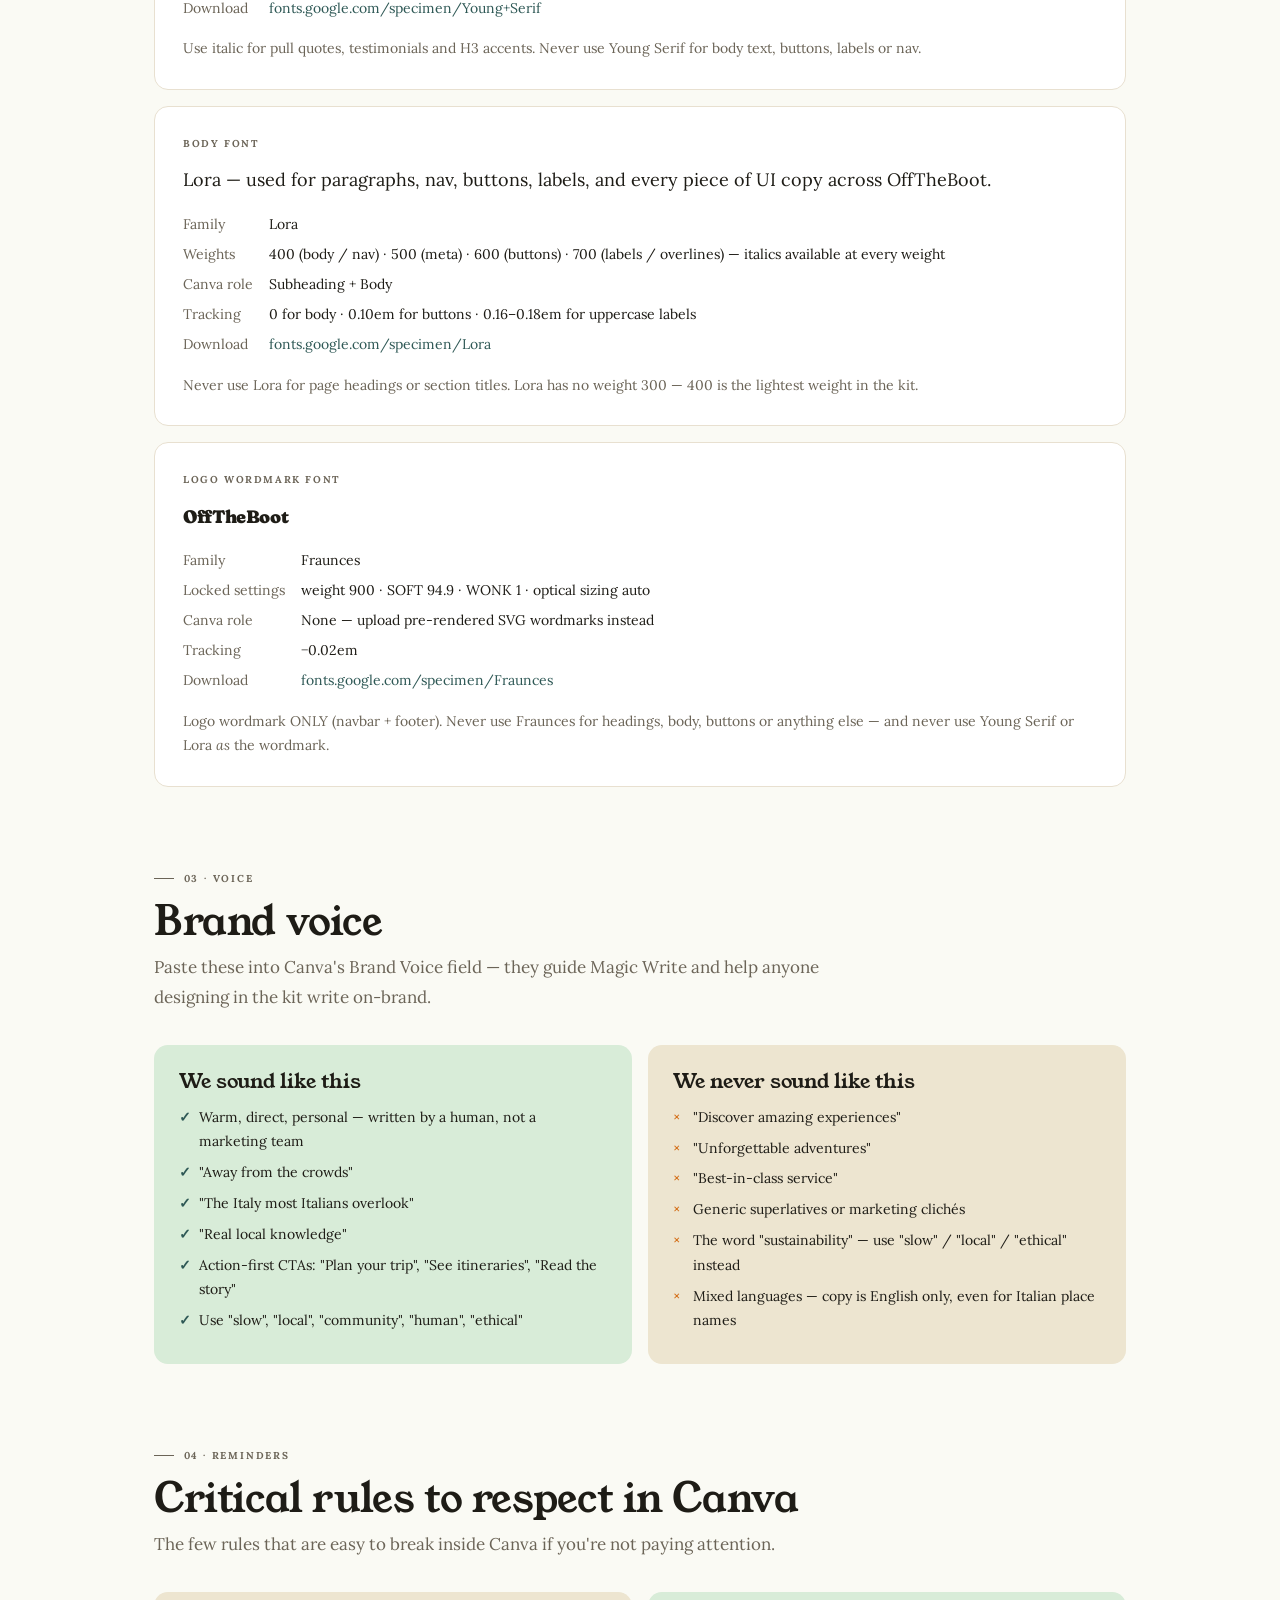
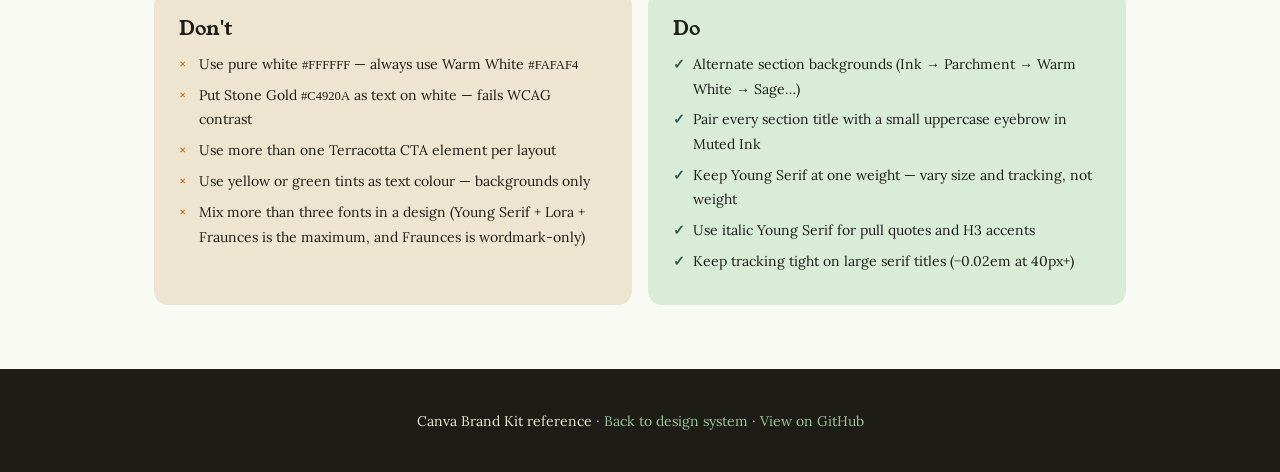
==== commit e6c18756: "Sync design system with live offtheboot.com fonts and primitives - Swap Geist for Lora as body font;" ====
--- a/canva-brand-kit.html
+++ b/canva-brand-kit.html
@@ -3,6 +3,7 @@
 <head>
 <meta charset="UTF-8">
 <meta name="viewport" content="width=device-width, initial-scale=1.0">
+<meta name="robots" content="noindex, nofollow">
 <title>OffTheBoot — Canva Brand Kit Reference</title>
 <link rel="stylesheet" href="tokens.css">
 <style>
@@ -378,7 +379,7 @@
         <ol>
           <li>In Canva, open <strong>Brand → Brand Kit</strong> (create one called <em>OffTheBoot</em>).</li>
           <li>Under <strong>Brand colours</strong>, create the four palettes below and paste each hex. Name each palette as shown.</li>
-          <li>Under <strong>Brand fonts</strong>, set <em>Young Serif</em> for headings and <em>Geist</em> for body / subheadings. If a font isn't in Canva's library, upload the <code>.ttf</code> or <code>.otf</code> from Google Fonts.</li>
+          <li>Under <strong>Brand fonts</strong>, set <em>Young Serif</em> for headings and <em>Lora</em> for body / subheadings. The wordmark uses <em>Fraunces</em> at weight 900 with SOFT 94.9 / WONK 1 — Canva typically doesn't expose variable font axes, so upload pre-rendered wordmark SVGs to <strong>Logos</strong> instead of trying to set Fraunces as a brand font. If Young Serif or Lora aren't in Canva's library, upload the <code>.ttf</code> or <code>.otf</code> from Google Fonts.</li>
           <li>Paste the brand voice bullets below into <strong>Brand voice</strong> so Canva's Magic Write respects the tone.</li>
           <li>Upload the OffTheBoot logo (when ready) under <strong>Logos</strong>. Use the primary on Warm White and a parchment-coloured version on Ink.</li>
         </ol>
@@ -423,7 +424,7 @@
       <div class="section-head">
         <span class="kicker">02 · Typography</span>
         <h2>Brand fonts</h2>
-        <p>Two families — never introduce a third. Assign them in Canva's Brand Kit to the roles below.</p>
+        <p>Three families — never introduce a fourth. Young Serif and Lora are the two you assign in Canva's Brand Kit; Fraunces is logo-only and lives in your uploaded wordmark SVGs.</p>
       </div>
 
       <div class="font-block display">
@@ -442,15 +443,28 @@
 
       <div class="font-block body">
         <div class="label">Body font</div>
-        <div class="preview">Geist — used for paragraphs, nav, buttons, labels, and every piece of UI copy across OffTheBoot.</div>
+        <div class="preview">Lora — used for paragraphs, nav, buttons, labels, and every piece of UI copy across OffTheBoot.</div>
         <dl>
-          <dt>Family</dt><dd>Geist</dd>
-          <dt>Weights</dt><dd>300 (body) · 400 (nav) · 500 (meta) · 600 (buttons) · 700 (labels / overlines)</dd>
+          <dt>Family</dt><dd>Lora</dd>
+          <dt>Weights</dt><dd>400 (body / nav) · 500 (meta) · 600 (buttons) · 700 (labels / overlines) — italics available at every weight</dd>
           <dt>Canva role</dt><dd>Subheading + Body</dd>
-          <dt>Tracking</dt><dd>0 for body · 0.16–0.18em uppercase for labels</dd>
-          <dt>Download</dt><dd><a href="https://fonts.google.com/specimen/Geist" target="_blank" rel="noopener">fonts.google.com/specimen/Geist</a></dd>
+          <dt>Tracking</dt><dd>0 for body · 0.10em for buttons · 0.16–0.18em for uppercase labels</dd>
+          <dt>Download</dt><dd><a href="https://fonts.google.com/specimen/Lora" target="_blank" rel="noopener">fonts.google.com/specimen/Lora</a></dd>
         </dl>
-        <p class="font-note">Never use Geist for page headings or section titles.</p>
+        <p class="font-note">Never use Lora for page headings or section titles. Lora has no weight 300 — 400 is the lightest weight in the kit.</p>
+      </div>
+
+      <div class="font-block body">
+        <div class="label">Logo wordmark font</div>
+        <div class="preview" style="font-family:'Fraunces',serif;font-weight:900;font-optical-sizing:auto;font-variation-settings:'SOFT' 94.9, 'WONK' 1;letter-spacing:-0.02em;">OffTheBoot</div>
+        <dl>
+          <dt>Family</dt><dd>Fraunces</dd>
+          <dt>Locked settings</dt><dd>weight 900 · SOFT 94.9 · WONK 1 · optical sizing auto</dd>
+          <dt>Canva role</dt><dd>None — upload pre-rendered SVG wordmarks instead</dd>
+          <dt>Tracking</dt><dd>−0.02em</dd>
+          <dt>Download</dt><dd><a href="https://fonts.google.com/specimen/Fraunces" target="_blank" rel="noopener">fonts.google.com/specimen/Fraunces</a></dd>
+        </dl>
+        <p class="font-note">Logo wordmark ONLY (navbar + footer). Never use Fraunces for headings, body, buttons or anything else — and never use Young Serif or Lora <em>as</em> the wordmark.</p>
       </div>
     </section>
 
@@ -502,7 +516,7 @@
             <li>Put Stone Gold <code style="font-family:ui-monospace;font-size:0.9em">#C4920A</code> as text on white — fails WCAG contrast</li>
             <li>Use more than one Terracotta CTA element per layout</li>
             <li>Use yellow or green tints as text colour — backgrounds only</li>
-            <li>Mix more than two fonts in a design</li>
+            <li>Mix more than three fonts in a design (Young Serif + Lora + Fraunces is the maximum, and Fraunces is wordmark-only)</li>
           </ul>
         </div>
         <div class="tone-card yes">
--- a/tokens.css
+++ b/tokens.css
@@ -1,7 +1,7 @@
 /* ============================================================
-   OffTheBoot — Design System Tokens v1.0
-   Last updated: April 2026
-   
+   OffTheBoot — Design System Tokens v1.1
+   Last updated: May 2026
+
    USAGE RULES:
    - Always use variables. Never hardcode hex values, font names,
      sizes, or spacing values directly in component files.
@@ -11,9 +11,12 @@
    - For Tailwind CSS: reference these via arbitrary values
      e.g. bg-[var(--color-primary)] or use the tailwind.config
      extensions below.
-   ============================================================ */
-
-@import url('https://fonts.googleapis.com/css2?family=Young+Serif:ital@0;1&family=Geist:wght@300;400;500;600;700&display=swap');
+   - In the live Next.js site, fonts are loaded via `next/font/google`
+     in `app/layout.tsx`. Strip the @import below when porting these
+     tokens into `globals.css`.
+   ============================================================ */
+
+@import url('https://fonts.googleapis.com/css2?family=Young+Serif&family=Lora:ital,wght@0,400..700;1,400..700&family=Fraunces:opsz,wght,SOFT,WONK@9..144,900,94.9,1&display=swap');
 
 :root {
 
@@ -54,7 +57,8 @@
      ---------------------------------------------------------- */
 
   --font-display:   'Young Serif', Georgia, serif;
-  --font-body:      'Geist', system-ui, -apple-system, sans-serif;
+  --font-body:      'Lora', Georgia, serif;
+  --font-logo:      'Fraunces', Georgia, serif;   /* Logo wordmark ONLY — use via .logo-wordmark */
 
   /* ----------------------------------------------------------
      TYPOGRAPHY — Scale
@@ -92,11 +96,13 @@
   --ls-widest:      0.20em;     /* Hero eyebrow overlines */
 
   /* ----------------------------------------------------------
-     TYPOGRAPHY — Font weights (Geist only)
+     TYPOGRAPHY — Font weights (Lora body font)
      Young Serif is always weight 400 — no exceptions.
-     ---------------------------------------------------------- */
-
-  --fw-light:       300;        /* Body text, descriptions, footer links */
+     Fraunces is logo-only at weight 900 with variation axes.
+     Lora has no weight 300 — body uses 400 as its lightest weight.
+     ---------------------------------------------------------- */
+
+  --fw-light:       400;        /* Body text, descriptions, footer links (Lora has no 300) */
   --fw-regular:     400;        /* Nav links, general UI text */
   --fw-medium:      500;        /* Card metadata, secondary UI */
   --fw-semibold:    600;        /* Buttons, emphasis text */
@@ -264,27 +270,40 @@
   line-height: var(--lh-snug);
 }
 
+/* Logo wordmark — Fraunces, weight 900, SOFT 94.9, WONK 1, optical sizing auto.
+   Use ONLY for the OffTheBoot wordmark in navbar + footer. */
+.logo-wordmark {
+  font-family: var(--font-logo), Georgia, serif;
+  font-weight: 900;
+  font-style: normal;
+  font-optical-sizing: auto;
+  font-variation-settings: 'SOFT' 94.9, 'WONK' 1;
+  letter-spacing: -0.02em;
+  line-height: 1;
+}
+
 /* ============================================================
    COMPONENT UTILITIES
    ============================================================ */
 
-/* Buttons */
+/* Buttons — pill shape, uppercase, semibold Lora */
 .btn {
   display: inline-flex;
   align-items: center;
   gap: 7px;
   font-family: var(--font-body);
-  font-size: var(--text-label);
+  font-size: 0.85rem;
   font-weight: var(--fw-semibold);
   letter-spacing: var(--ls-wide);
   text-transform: uppercase;
-  padding: 13px 26px;
-  border-radius: var(--radius-sm);
+  padding: 13px 28px;
+  border-radius: 999px; /* pill */
   border: none;
   cursor: pointer;
   text-decoration: none;
   transition: all var(--transition-normal);
   white-space: nowrap;
+  line-height: 1.2;
 }
 
 .btn-cta {
@@ -348,6 +367,60 @@
 .badge-price {
   background: var(--color-accent);
   color: var(--color-ink);
+}
+
+/* ============================================================
+   SECTION PRIMITIVES — canonical backgrounds for page sections
+   The live site rotates these four to avoid two adjacent
+   sections sharing a background.
+   ============================================================ */
+
+.section            { padding: 5.5rem 0; }
+.section-warm       { background: var(--color-bg); }
+.section-sage       { background: var(--color-green-sage); }
+.section-parchment  { background: var(--color-parchment); }
+.section-ink        { background: var(--color-ink); color: var(--color-parchment); }
+
+.section-header { margin-bottom: 3rem; max-width: 700px; }
+.section-header.center {
+  margin-left: auto;
+  margin-right: auto;
+  text-align: center;
+}
+
+.section-title {
+  font-family: var(--font-display);
+  font-size: var(--text-h1);
+  line-height: var(--lh-snug);
+  letter-spacing: var(--ls-snug);
+  color: var(--color-ink);
+  font-weight: 400;
+}
+.section-ink .section-title { color: var(--color-parchment); }
+
+.section-lead {
+  font-family: var(--font-body);
+  font-weight: var(--fw-light);
+  font-size: 1.05rem;
+  line-height: var(--lh-relaxed);
+  color: var(--color-muted);
+  margin-top: 1rem;
+  max-width: 640px;
+}
+.section-ink .section-lead { color: rgba(237, 229, 208, 0.75); }
+
+@media (min-width: 900px) {
+  .section-lead { font-size: 1.125rem; }
+}
+
+@media (max-width: 900px) {
+  .section { padding: 4rem 0; }
+}
+
+/* Desktop comfort bump for body/content text — headings unchanged */
+@media (min-width: 900px) {
+  body { font-size: 1.0625rem; }
+  p    { font-size: 1.0625rem; }
 }
 
 /* ============================================================
@@ -374,8 +447,9 @@
            'green-mist':    'var(--color-green-mist)',
          },
          fontFamily: {
-           display: 'var(--font-display)',
-           body:    'var(--font-body)',
+           display: 'var(--font-display)',  // Young Serif
+           body:    'var(--font-body)',     // Lora
+           logo:    'var(--font-logo)',     // Fraunces — wordmark only
          },
          borderRadius: {
            sm: 'var(--radius-sm)',
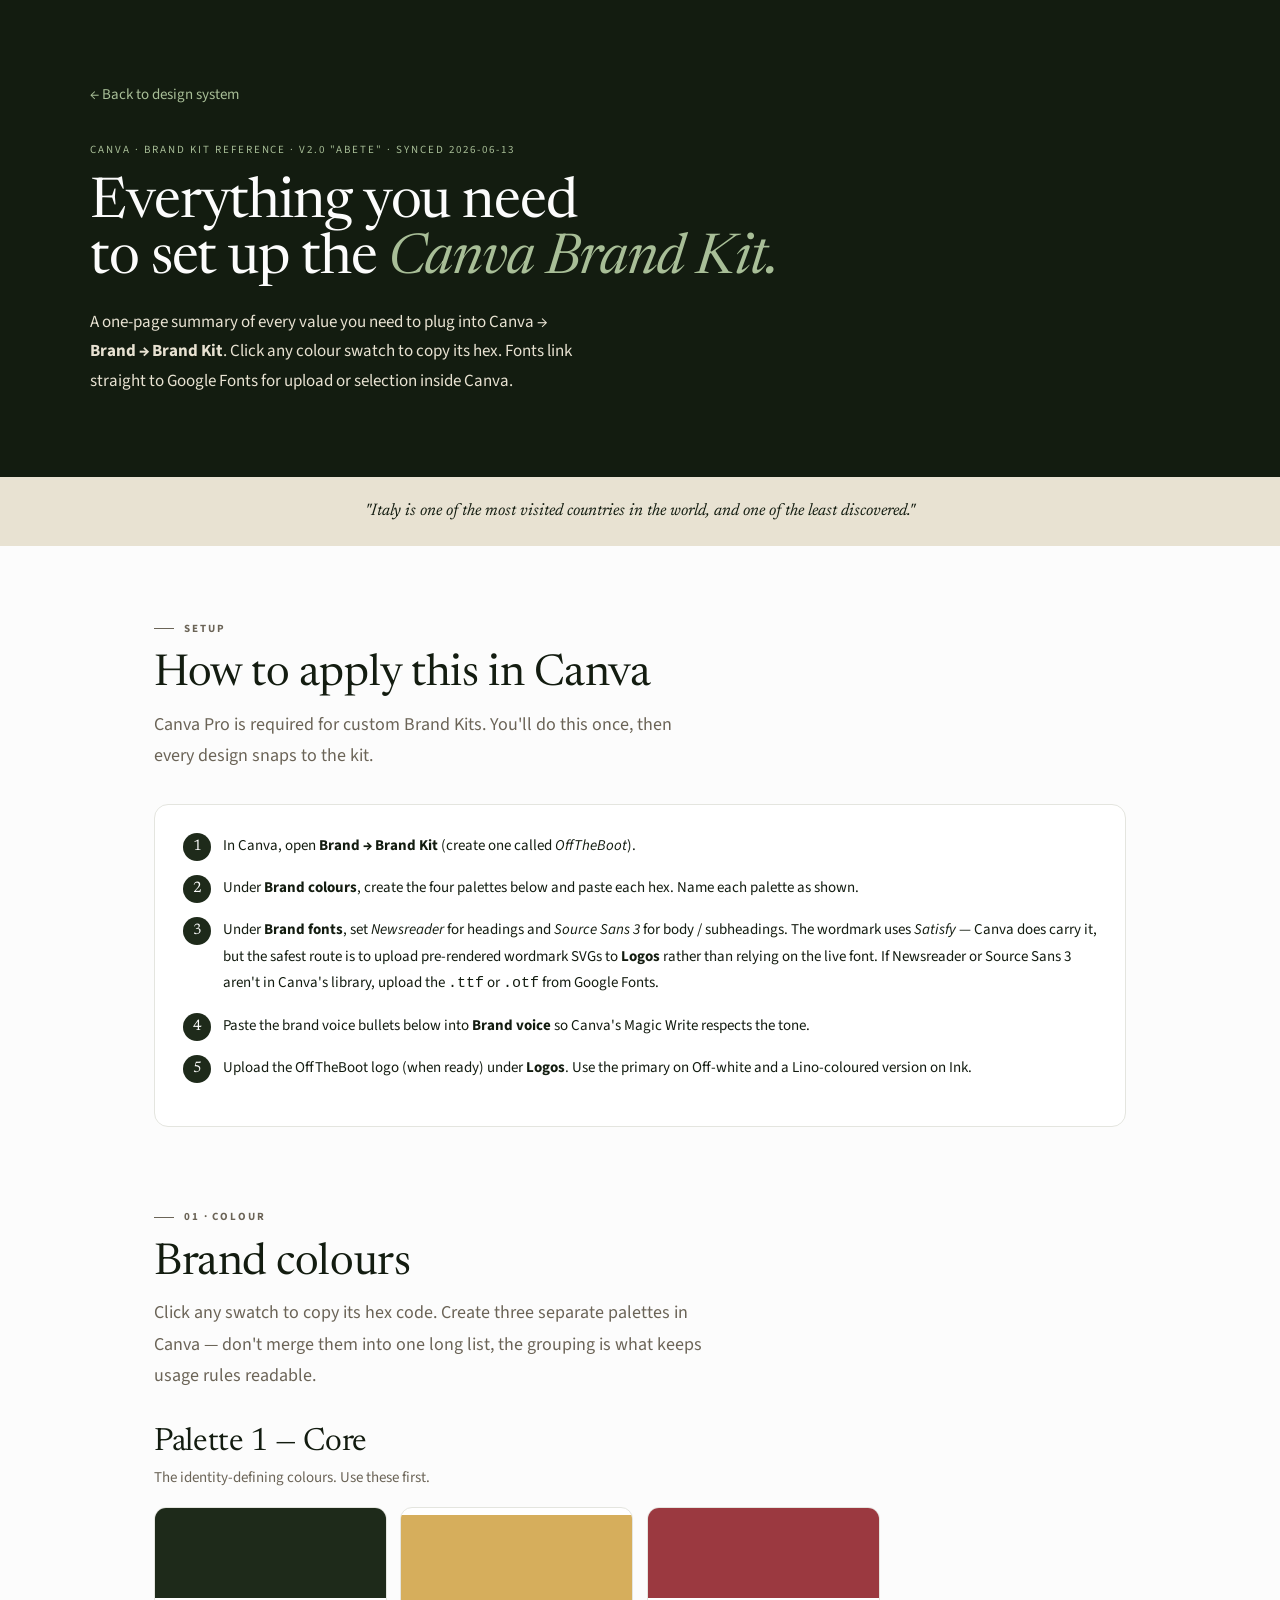
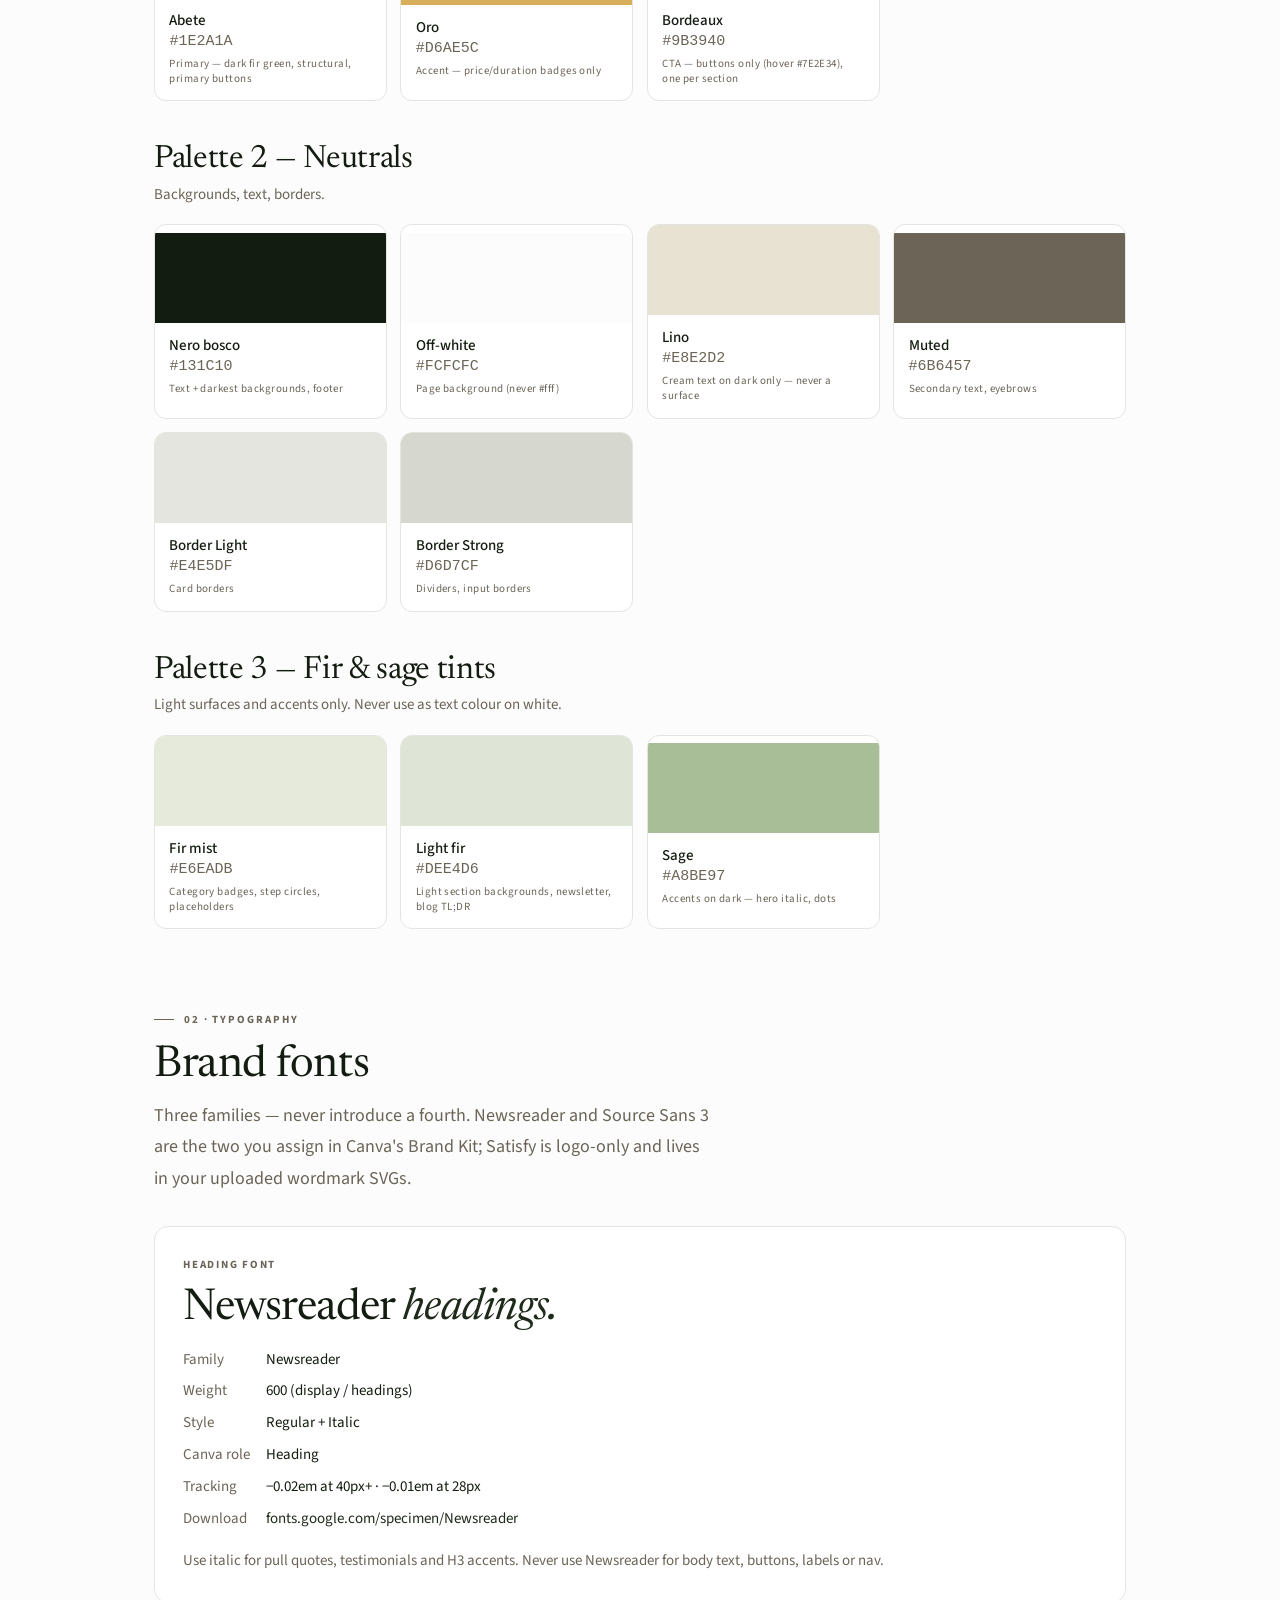
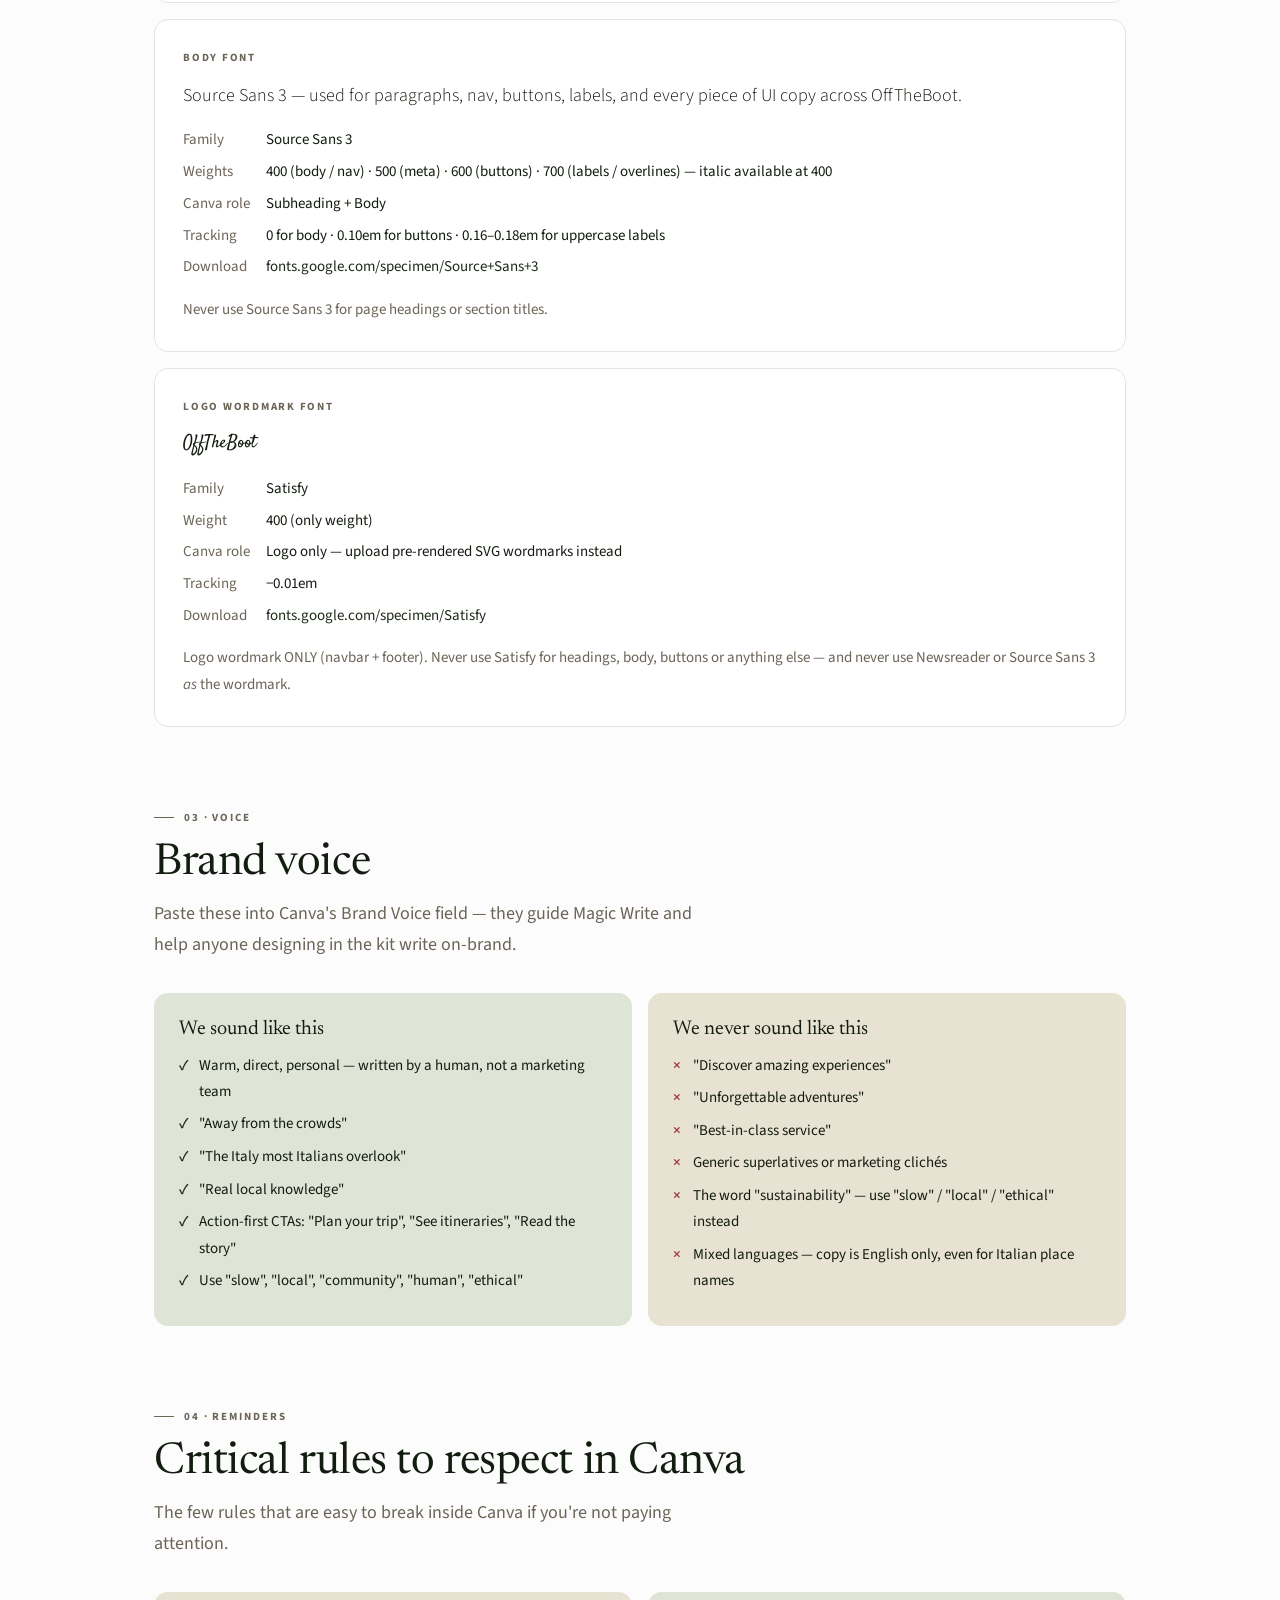
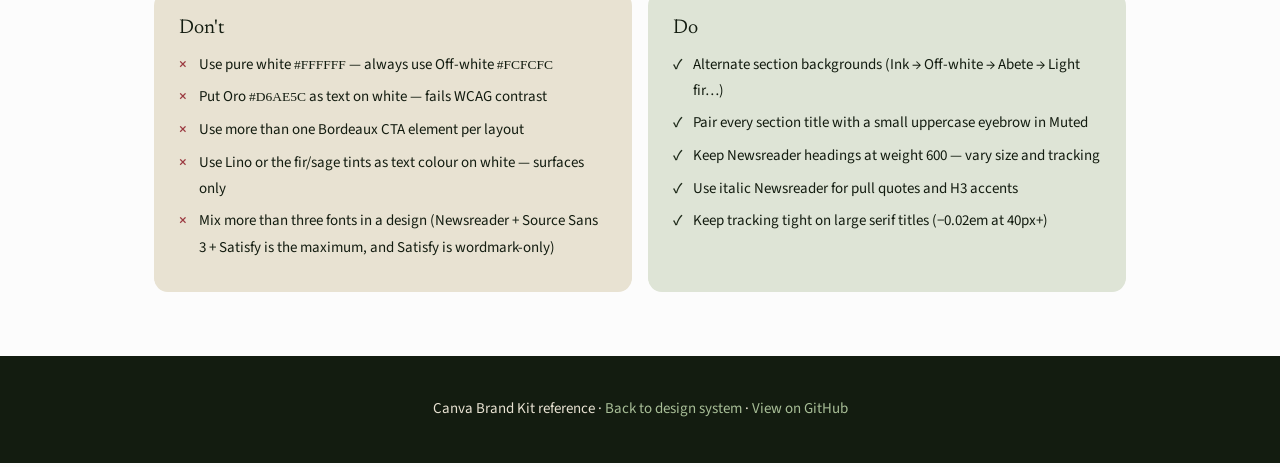
==== commit e46be18b: "Sync design system to live site — Abete palette + Newsreader/Source Sans 3/Satisfy Aligns the whole " ====
--- a/canva-brand-kit.html
+++ b/canva-brand-kit.html
@@ -5,6 +5,9 @@
 <meta name="viewport" content="width=device-width, initial-scale=1.0">
 <meta name="robots" content="noindex, nofollow">
 <title>OffTheBoot — Canva Brand Kit Reference</title>
+<link rel="preconnect" href="https://fonts.googleapis.com">
+<link rel="preconnect" href="https://fonts.gstatic.com" crossorigin>
+<link href="https://fonts.googleapis.com/css2?family=Newsreader:ital,wght@0,600;1,600&family=Source+Sans+3:ital,wght@0,400;0,500;0,600;0,700;1,400&family=Satisfy&display=swap" rel="stylesheet">
 <link rel="stylesheet" href="tokens.css">
 <style>
   *, *::before, *::after { box-sizing: border-box; margin: 0; padding: 0; }
@@ -30,7 +33,7 @@
   .hero-inner { max-width: 1100px; margin: 0 auto; }
   .back-link {
     display: inline-block;
-    color: var(--color-green-meadow);
+    color: var(--color-teal-soft);
     text-decoration: none;
     font-size: var(--text-ui);
     margin-bottom: 2rem;
@@ -41,7 +44,7 @@
     font-size: var(--text-xs);
     text-transform: uppercase;
     letter-spacing: 0.18em;
-    color: var(--color-green-meadow);
+    color: var(--color-teal-soft);
     margin-bottom: 1rem;
   }
   .hero h1 {
@@ -52,7 +55,7 @@
     letter-spacing: -0.02em;
     margin-bottom: 1.25rem;
   }
-  .hero h1 em { font-style: italic; color: var(--color-green-meadow); }
+  .hero h1 em { font-style: italic; color: var(--color-teal-soft); }
   .hero p {
     max-width: 62ch;
     color: var(--color-parchment);
@@ -251,7 +254,7 @@
     padding: 1.5rem;
     background: #fff;
   }
-  .tone-card.yes { background: var(--color-green-sage); border-color: transparent; }
+  .tone-card.yes { background: var(--color-teal-pale); border-color: transparent; }
   .tone-card.no  { background: var(--color-parchment);  border-color: transparent; }
   .tone-card h4 {
     font-family: var(--font-display);
@@ -331,7 +334,7 @@
     text-align: center;
     font-size: var(--text-ui);
   }
-  footer a { color: var(--color-green-meadow); text-decoration: none; }
+  footer a { color: var(--color-teal-soft); text-decoration: none; }
   footer a:hover { text-decoration: underline; }
 
   .toast {
@@ -356,7 +359,7 @@
   <header class="hero">
     <div class="hero-inner">
       <a href="index.html" class="back-link">← Back to design system</a>
-      <div class="eyebrow">Canva · Brand Kit Reference</div>
+      <div class="eyebrow">Canva · Brand Kit Reference · v2.0 "Abete" · synced 2026-06-13</div>
       <h1>Everything you need<br>to set up the <em>Canva Brand Kit.</em></h1>
       <p>A one-page summary of every value you need to plug into Canva → <strong>Brand → Brand Kit</strong>. Click any colour swatch to copy its hex. Fonts link straight to Google Fonts for upload or selection inside Canva.</p>
     </div>
@@ -379,9 +382,9 @@
         <ol>
           <li>In Canva, open <strong>Brand → Brand Kit</strong> (create one called <em>OffTheBoot</em>).</li>
           <li>Under <strong>Brand colours</strong>, create the four palettes below and paste each hex. Name each palette as shown.</li>
-          <li>Under <strong>Brand fonts</strong>, set <em>Young Serif</em> for headings and <em>Lora</em> for body / subheadings. The wordmark uses <em>Fraunces</em> at weight 900 with SOFT 94.9 / WONK 1 — Canva typically doesn't expose variable font axes, so upload pre-rendered wordmark SVGs to <strong>Logos</strong> instead of trying to set Fraunces as a brand font. If Young Serif or Lora aren't in Canva's library, upload the <code>.ttf</code> or <code>.otf</code> from Google Fonts.</li>
+          <li>Under <strong>Brand fonts</strong>, set <em>Newsreader</em> for headings and <em>Source Sans 3</em> for body / subheadings. The wordmark uses <em>Satisfy</em> — Canva does carry it, but the safest route is to upload pre-rendered wordmark SVGs to <strong>Logos</strong> rather than relying on the live font. If Newsreader or Source Sans 3 aren't in Canva's library, upload the <code>.ttf</code> or <code>.otf</code> from Google Fonts.</li>
           <li>Paste the brand voice bullets below into <strong>Brand voice</strong> so Canva's Magic Write respects the tone.</li>
-          <li>Upload the OffTheBoot logo (when ready) under <strong>Logos</strong>. Use the primary on Warm White and a parchment-coloured version on Ink.</li>
+          <li>Upload the OffTheBoot logo (when ready) under <strong>Logos</strong>. Use the primary on Off-white and a Lino-coloured version on Ink.</li>
         </ol>
       </div>
     </section>
@@ -391,7 +394,7 @@
       <div class="section-head">
         <span class="kicker">01 · Colour</span>
         <h2>Brand colours</h2>
-        <p>Click any swatch to copy its hex code. Create four separate palettes in Canva — don't merge them into one long list, the grouping is what keeps usage rules readable.</p>
+        <p>Click any swatch to copy its hex code. Create three separate palettes in Canva — don't merge them into one long list, the grouping is what keeps usage rules readable.</p>
       </div>
 
       <div class="palette-group">
@@ -407,15 +410,9 @@
       </div>
 
       <div class="palette-group">
-        <h3>Palette 3 — Yellow tints</h3>
-        <p class="sub">Backgrounds only. Never use as text colour.</p>
-        <div class="swatches" id="palette-yellows"></div>
-      </div>
-
-      <div class="palette-group">
-        <h3>Palette 4 — Green tints</h3>
-        <p class="sub">Backgrounds and decorative accents only.</p>
-        <div class="swatches" id="palette-greens"></div>
+        <h3>Palette 3 — Fir &amp; sage tints</h3>
+        <p class="sub">Light surfaces and accents only. Never use as text colour on white.</p>
+        <div class="swatches" id="palette-tints"></div>
       </div>
     </section>
 
@@ -424,47 +421,47 @@
       <div class="section-head">
         <span class="kicker">02 · Typography</span>
         <h2>Brand fonts</h2>
-        <p>Three families — never introduce a fourth. Young Serif and Lora are the two you assign in Canva's Brand Kit; Fraunces is logo-only and lives in your uploaded wordmark SVGs.</p>
+        <p>Three families — never introduce a fourth. Newsreader and Source Sans 3 are the two you assign in Canva's Brand Kit; Satisfy is logo-only and lives in your uploaded wordmark SVGs.</p>
       </div>
 
       <div class="font-block display">
         <div class="label">Heading font</div>
-        <div class="preview">Young Serif <em>regular.</em></div>
+        <div class="preview">Newsreader <em>headings.</em></div>
         <dl>
-          <dt>Family</dt><dd>Young Serif</dd>
-          <dt>Weight</dt><dd>400 only (no bold variant exists)</dd>
+          <dt>Family</dt><dd>Newsreader</dd>
+          <dt>Weight</dt><dd>600 (display / headings)</dd>
           <dt>Style</dt><dd>Regular + Italic</dd>
           <dt>Canva role</dt><dd>Heading</dd>
           <dt>Tracking</dt><dd>−0.02em at 40px+ · −0.01em at 28px</dd>
-          <dt>Download</dt><dd><a href="https://fonts.google.com/specimen/Young+Serif" target="_blank" rel="noopener">fonts.google.com/specimen/Young+Serif</a></dd>
+          <dt>Download</dt><dd><a href="https://fonts.google.com/specimen/Newsreader" target="_blank" rel="noopener">fonts.google.com/specimen/Newsreader</a></dd>
         </dl>
-        <p class="font-note">Use italic for pull quotes, testimonials and H3 accents. Never use Young Serif for body text, buttons, labels or nav.</p>
+        <p class="font-note">Use italic for pull quotes, testimonials and H3 accents. Never use Newsreader for body text, buttons, labels or nav.</p>
       </div>
 
       <div class="font-block body">
         <div class="label">Body font</div>
-        <div class="preview">Lora — used for paragraphs, nav, buttons, labels, and every piece of UI copy across OffTheBoot.</div>
+        <div class="preview">Source Sans 3 — used for paragraphs, nav, buttons, labels, and every piece of UI copy across OffTheBoot.</div>
         <dl>
-          <dt>Family</dt><dd>Lora</dd>
-          <dt>Weights</dt><dd>400 (body / nav) · 500 (meta) · 600 (buttons) · 700 (labels / overlines) — italics available at every weight</dd>
+          <dt>Family</dt><dd>Source Sans 3</dd>
+          <dt>Weights</dt><dd>400 (body / nav) · 500 (meta) · 600 (buttons) · 700 (labels / overlines) — italic available at 400</dd>
           <dt>Canva role</dt><dd>Subheading + Body</dd>
           <dt>Tracking</dt><dd>0 for body · 0.10em for buttons · 0.16–0.18em for uppercase labels</dd>
-          <dt>Download</dt><dd><a href="https://fonts.google.com/specimen/Lora" target="_blank" rel="noopener">fonts.google.com/specimen/Lora</a></dd>
+          <dt>Download</dt><dd><a href="https://fonts.google.com/specimen/Source+Sans+3" target="_blank" rel="noopener">fonts.google.com/specimen/Source+Sans+3</a></dd>
         </dl>
-        <p class="font-note">Never use Lora for page headings or section titles. Lora has no weight 300 — 400 is the lightest weight in the kit.</p>
+        <p class="font-note">Never use Source Sans 3 for page headings or section titles.</p>
       </div>
 
       <div class="font-block body">
         <div class="label">Logo wordmark font</div>
-        <div class="preview" style="font-family:'Fraunces',serif;font-weight:900;font-optical-sizing:auto;font-variation-settings:'SOFT' 94.9, 'WONK' 1;letter-spacing:-0.02em;">OffTheBoot</div>
+        <div class="preview" style="font-family:'Satisfy',cursive;font-weight:400;letter-spacing:-0.01em;">OffTheBoot</div>
         <dl>
-          <dt>Family</dt><dd>Fraunces</dd>
-          <dt>Locked settings</dt><dd>weight 900 · SOFT 94.9 · WONK 1 · optical sizing auto</dd>
-          <dt>Canva role</dt><dd>None — upload pre-rendered SVG wordmarks instead</dd>
-          <dt>Tracking</dt><dd>−0.02em</dd>
-          <dt>Download</dt><dd><a href="https://fonts.google.com/specimen/Fraunces" target="_blank" rel="noopener">fonts.google.com/specimen/Fraunces</a></dd>
+          <dt>Family</dt><dd>Satisfy</dd>
+          <dt>Weight</dt><dd>400 (only weight)</dd>
+          <dt>Canva role</dt><dd>Logo only — upload pre-rendered SVG wordmarks instead</dd>
+          <dt>Tracking</dt><dd>−0.01em</dd>
+          <dt>Download</dt><dd><a href="https://fonts.google.com/specimen/Satisfy" target="_blank" rel="noopener">fonts.google.com/specimen/Satisfy</a></dd>
         </dl>
-        <p class="font-note">Logo wordmark ONLY (navbar + footer). Never use Fraunces for headings, body, buttons or anything else — and never use Young Serif or Lora <em>as</em> the wordmark.</p>
+        <p class="font-note">Logo wordmark ONLY (navbar + footer). Never use Satisfy for headings, body, buttons or anything else — and never use Newsreader or Source Sans 3 <em>as</em> the wordmark.</p>
       </div>
     </section>
 
@@ -512,20 +509,20 @@
         <div class="tone-card no">
           <h4>Don't</h4>
           <ul>
-            <li>Use pure white <code style="font-family:ui-monospace;font-size:0.9em">#FFFFFF</code> — always use Warm White <code style="font-family:ui-monospace;font-size:0.9em">#FAFAF4</code></li>
-            <li>Put Stone Gold <code style="font-family:ui-monospace;font-size:0.9em">#C4920A</code> as text on white — fails WCAG contrast</li>
-            <li>Use more than one Terracotta CTA element per layout</li>
-            <li>Use yellow or green tints as text colour — backgrounds only</li>
-            <li>Mix more than three fonts in a design (Young Serif + Lora + Fraunces is the maximum, and Fraunces is wordmark-only)</li>
+            <li>Use pure white <code style="font-family:ui-monospace;font-size:0.9em">#FFFFFF</code> — always use Off-white <code style="font-family:ui-monospace;font-size:0.9em">#FCFCFC</code></li>
+            <li>Put Oro <code style="font-family:ui-monospace;font-size:0.9em">#D6AE5C</code> as text on white — fails WCAG contrast</li>
+            <li>Use more than one Bordeaux CTA element per layout</li>
+            <li>Use Lino or the fir/sage tints as text colour on white — surfaces only</li>
+            <li>Mix more than three fonts in a design (Newsreader + Source Sans 3 + Satisfy is the maximum, and Satisfy is wordmark-only)</li>
           </ul>
         </div>
         <div class="tone-card yes">
           <h4>Do</h4>
           <ul>
-            <li>Alternate section backgrounds (Ink → Parchment → Warm White → Sage…)</li>
-            <li>Pair every section title with a small uppercase eyebrow in Muted Ink</li>
-            <li>Keep Young Serif at one weight — vary size and tracking, not weight</li>
-            <li>Use italic Young Serif for pull quotes and H3 accents</li>
+            <li>Alternate section backgrounds (Ink → Off-white → Abete → Light fir…)</li>
+            <li>Pair every section title with a small uppercase eyebrow in Muted</li>
+            <li>Keep Newsreader headings at weight 600 — vary size and tracking</li>
+            <li>Use italic Newsreader for pull quotes and H3 accents</li>
             <li>Keep tracking tight on large serif titles (−0.02em at 40px+)</li>
           </ul>
         </div>
@@ -543,29 +540,22 @@
 <script>
   const palettes = {
     core: [
-      { name: "Forest Teal",  hex: "#2E5855", use: "Primary — navbar, structural" },
-      { name: "Stone Gold",   hex: "#C4920A", use: "Accent — price/duration badges" },
-      { name: "Terracotta",   hex: "#D4701A", use: "CTA — buttons only, one per section" },
+      { name: "Abete",     hex: "#1E2A1A", use: "Primary — dark fir green, structural, primary buttons" },
+      { name: "Oro",       hex: "#D6AE5C", use: "Accent — price/duration badges only" },
+      { name: "Bordeaux",  hex: "#9B3940", use: "CTA — buttons only (hover #7E2E34), one per section" },
     ],
     neutrals: [
-      { name: "Ink",           hex: "#1E1C16", use: "Text + dark backgrounds" },
-      { name: "Warm White",    hex: "#FAFAF4", use: "Page background (never #fff)" },
-      { name: "Parchment",     hex: "#EDE5D0", use: "Tagline strip, surfaces" },
-      { name: "Muted Ink",     hex: "#6B6457", use: "Secondary text, eyebrows" },
-      { name: "Border Light",  hex: "#E8E0D0", use: "Card borders" },
-      { name: "Border Strong", hex: "#DDD5C2", use: "Dividers, input borders" },
+      { name: "Nero bosco",    hex: "#131C10", use: "Text + darkest backgrounds, footer" },
+      { name: "Off-white",     hex: "#FCFCFC", use: "Page background (never #fff)" },
+      { name: "Lino",          hex: "#E8E2D2", use: "Cream text on dark only — never a surface" },
+      { name: "Muted",         hex: "#6B6457", use: "Secondary text, eyebrows" },
+      { name: "Border Light",  hex: "#E4E5DF", use: "Card borders" },
+      { name: "Border Strong", hex: "#D6D7CF", use: "Dividers, input borders" },
     ],
-    yellows: [
-      { name: "Yellow Butter", hex: "#FDF5CC", use: "Newsletter bg" },
-      { name: "Yellow Straw",  hex: "#F8EDA0", use: "Journal/blog bg" },
-      { name: "Yellow Wheat",  hex: "#F5E8A8", use: "Itinerary bg — primary yellow" },
-      { name: "Yellow Pollen", hex: "#EDD878", use: "Featured callouts" },
-    ],
-    greens: [
-      { name: "Green Mist",   hex: "#EAF3EC", use: "Category badges" },
-      { name: "Green Sage",   hex: "#D8ECD8", use: "Values/features bg" },
-      { name: "Green Fern",   hex: "#C0DEC0", use: "Card image placeholder" },
-      { name: "Green Meadow", hex: "#9AC49A", use: "Italic accent colour" },
+    tints: [
+      { name: "Fir mist",  hex: "#E6EADB", use: "Category badges, step circles, placeholders" },
+      { name: "Light fir", hex: "#DEE4D6", use: "Light section backgrounds, newsletter, blog TL;DR" },
+      { name: "Sage",      hex: "#A8BE97", use: "Accents on dark — hero italic, dots" },
     ],
   };
 
@@ -610,8 +600,7 @@
 
   renderPalette("core",     "palette-core");
   renderPalette("neutrals", "palette-neutrals");
-  renderPalette("yellows",  "palette-yellows");
-  renderPalette("greens",   "palette-greens");
+  renderPalette("tints",    "palette-tints");
 </script>
 
 </body>
--- a/tokens.css
+++ b/tokens.css
@@ -1,6 +1,8 @@
 /* ============================================================
-   OffTheBoot — Design System Tokens v1.1
-   Last updated: May 2026
+   OffTheBoot — Design System Tokens v2.0 ("Abete")
+   Last synced with the live site: 2026-06-13
+   (v1 "Forest Teal" archived in the boot-website repo at
+   .superdesign/design-system-v1-teal-reference.md)
 
    USAGE RULES:
    - Always use variables. Never hardcode hex values, font names,
@@ -16,63 +18,58 @@
      tokens into `globals.css`.
    ============================================================ */
 
-@import url('https://fonts.googleapis.com/css2?family=Young+Serif&family=Lora:ital,wght@0,400..700;1,400..700&family=Fraunces:opsz,wght,SOFT,WONK@9..144,900,94.9,1&display=swap');
+@import url('https://fonts.googleapis.com/css2?family=Newsreader:ital,wght@0,600;1,600&family=Source+Sans+3:ital,wght@0,400;0,500;0,600;0,700;1,400&family=Satisfy&display=swap');
 
 :root {
 
   /* ----------------------------------------------------------
-     COLOURS — Core palette
-     ---------------------------------------------------------- */
-
-  --color-primary:        #2E5855;   /* Forest Teal — navbar, hero bg, primary buttons, footer accents */
-  --color-accent:         #C4920A;   /* Stone Gold  — price/duration badges ONLY. Never as text on white */
-  --color-cta:            #D4701A;   /* Terracotta  — primary CTA buttons ONLY. One per section max */
-  --color-ink:            #1E1C16;   /* Ink         — all body text, headings, dark section backgrounds */
-  --color-parchment:      #EDE5D0;   /* Parchment   — tagline strip, alternate surfaces, borders */
-  --color-bg:             #FAFAF4;   /* Warm White  — page background. NEVER use pure #ffffff */
-  --color-muted:          #6B6457;   /* Muted Ink   — secondary text, meta, placeholders */
-  --color-border:         #E8E0D0;   /* Light border — card borders, dividers */
-  --color-border-strong:  #DDD5C2;   /* Strong border — section dividers, input borders */
-
-  /* ----------------------------------------------------------
-     COLOURS — Yellow tints (backgrounds only, never as text)
-     ---------------------------------------------------------- */
-
-  --color-yellow-butter:  #FDF5CC;   /* Lightest — newsletter sections, subtle highlights */
-  --color-yellow-straw:   #F8EDA0;   /* Light    — journal/blog section backgrounds */
-  --color-yellow-wheat:   #F5E8A8;   /* Mid      — itinerary sections, CTA areas. Primary yellow bg */
-  --color-yellow-pollen:  #EDD878;   /* Saturated — attention banners, featured callouts only */
-
-  /* ----------------------------------------------------------
-     COLOURS — Green tints (backgrounds only, never as text)
-     ---------------------------------------------------------- */
-
-  --color-green-mist:     #EAF3EC;   /* Lightest — category/style badge backgrounds */
-  --color-green-sage:     #D8ECD8;   /* Light    — values/features section backgrounds */
-  --color-green-fern:     #C0DEC0;   /* Mid      — card image placeholders, decorative elements */
-  --color-green-meadow:   #9AC49A;   /* Saturated — graphic accents, hero italic accent colour */
+     COLOURS — Core palette ("Abete")
+     ---------------------------------------------------------- */
+
+  --color-primary:        #1E2A1A;   /* Abete      — dark fir green: structural, dark strips, primary buttons */
+  --color-accent:         #D6AE5C;   /* Oro        — gold, price/duration badges ONLY. Never as text on white */
+  --color-cta:            #9B3940;   /* Bordeaux   — CTA buttons ONLY. One per section max (hover #7E2E34) */
+  --color-ink:            #131C10;   /* Nero bosco — all body text + darkest section backgrounds, footer */
+  --color-parchment:      #E8E2D2;   /* Lino       — CREAM TEXT ON DARK ONLY. Never a surface/background */
+  --color-bg:             #FCFCFC;   /* Off-white  — page background + light sections. Not pure #ffffff */
+  --color-muted:          #6B6457;   /* Muted      — secondary text, meta, placeholders */
+  --color-border:         #E4E5DF;   /* Light border — card borders, dividers */
+  --color-border-strong:  #D6D7CF;   /* Strong border — section dividers, input borders */
+
+  /* ----------------------------------------------------------
+     COLOURS — Fir / sage tints (light surfaces & accents)
+     Token names kept as --color-teal-* in code to avoid churn;
+     values are fir/sage. Yellow & green tints are RETIRED.
+     ---------------------------------------------------------- */
+
+  --color-teal-mist:      #E6EADB;   /* Lightest fir — badge bg, step-number circles, image placeholders */
+  --color-teal-pale:      #DEE4D6;   /* Light fir surface — light section backgrounds, newsletter, blog TL;DR */
+  --color-teal-soft:      #A8BE97;   /* Sage — accents on dark backgrounds (hero italic, dots, dark-CTA accent) */
+
+  /* Beige note: the ONLY warm-beige surface is the "Plan my trip"
+     strip, which uses --color-parchment (Lino) as its background. */
 
   /* ----------------------------------------------------------
      TYPOGRAPHY — Families
      ---------------------------------------------------------- */
 
-  --font-display:   'Young Serif', Georgia, serif;
-  --font-body:      'Lora', Georgia, serif;
-  --font-logo:      'Fraunces', Georgia, serif;   /* Logo wordmark ONLY — use via .logo-wordmark */
-
-  /* ----------------------------------------------------------
-     TYPOGRAPHY — Scale
+  --font-display:   'Newsreader', Georgia, serif;            /* headings, stat numbers — weight 600 */
+  --font-body:      'Source Sans 3', system-ui, -apple-system, sans-serif;
+  --font-logo:      'Satisfy', 'Brush Script MT', cursive;   /* Logo wordmark ONLY — use via .logo-wordmark */
+
+  /* ----------------------------------------------------------
+     TYPOGRAPHY — Scale (bumped one notch, 2026-06)
      Use clamp() in components for fluid sizing where needed.
      ---------------------------------------------------------- */
 
-  --text-hero:      4rem;       /* 64px — hero display. One use per page */
-  --text-h1:        2.5rem;     /* 40px — major section headings */
-  --text-h2:        1.75rem;    /* 28px — sub-section, card titles, blog post titles */
-  --text-h3:        1.25rem;    /* 20px — accent headings, always italic, always Forest Teal */
-  --text-body:      1rem;       /* 16px — all body copy */
-  --text-ui:        0.875rem;   /* 14px — nav links, UI elements, card metadata */
-  --text-label:     0.75rem;    /* 12px — button text, overlines */
-  --text-xs:        0.625rem;   /* 10px — section eyebrows, badge text, timestamps */
+  --text-hero:      4.25rem;    /* 68px — hero display. One use per page */
+  --text-h1:        2.75rem;    /* 44px — major section headings */
+  --text-h2:        2rem;       /* 32px — sub-section, card titles, blog post titles */
+  --text-h3:        1.375rem;   /* 22px — accent headings, always italic, in --color-primary */
+  --text-body:      1.0625rem;  /* 17px — all body copy */
+  --text-ui:        0.9375rem;  /* 15px — nav links, UI elements, card metadata */
+  --text-label:     0.8125rem;  /* 13px — button text, overlines */
+  --text-xs:        0.6875rem;  /* 11px — section eyebrows, badge text, timestamps */
 
   /* ----------------------------------------------------------
      TYPOGRAPHY — Line heights
@@ -88,7 +85,7 @@
      TYPOGRAPHY — Letter spacing
      ---------------------------------------------------------- */
 
-  --ls-tight:       -0.02em;    /* Hero, H1 — tighten large Young Serif */
+  --ls-tight:       -0.02em;    /* Hero, H1 — tighten large display type */
   --ls-snug:        -0.01em;    /* H2 — slight tightening */
   --ls-normal:      0em;        /* Body, UI — default */
   --ls-wide:        0.10em;     /* Button labels, CTA text */
@@ -96,13 +93,14 @@
   --ls-widest:      0.20em;     /* Hero eyebrow overlines */
 
   /* ----------------------------------------------------------
-     TYPOGRAPHY — Font weights (Lora body font)
-     Young Serif is always weight 400 — no exceptions.
-     Fraunces is logo-only at weight 900 with variation axes.
-     Lora has no weight 300 — body uses 400 as its lightest weight.
-     ---------------------------------------------------------- */
-
-  --fw-light:       400;        /* Body text, descriptions, footer links (Lora has no 300) */
+     TYPOGRAPHY — Font weights (Source Sans 3 body font)
+     Newsreader (display) is always weight 600 — no exceptions.
+     Satisfy is logo-only at weight 400.
+     Source Sans 3 has a 300 cut, but it is intentionally NOT
+     loaded — --fw-light maps to 400 as the lightest body weight.
+     ---------------------------------------------------------- */
+
+  --fw-light:       400;        /* Body text, descriptions, footer links */
   --fw-regular:     400;        /* Nav links, general UI text */
   --fw-medium:      500;        /* Card metadata, secondary UI */
   --fw-semibold:    600;        /* Buttons, emphasis text */
@@ -131,13 +129,13 @@
 
   --container-max:  1120px;     /* Max width for .container */
   --container-px:   2.5rem;     /* Horizontal padding on .container */
-  --navbar-height:  60px;       /* Fixed navbar height */
+  --navbar-height:  84px;       /* Navbar height (desktop; 70px mobile) */
 
   /* ----------------------------------------------------------
      BORDERS & RADIUS
      ---------------------------------------------------------- */
 
-  --radius-sm:      3px;        /* Buttons, badges, tags */
+  --radius-sm:      3px;        /* Incidental small UI only — buttons & cards are squared (radius 0) */
   --radius-md:      4px;        /* Cards, inputs */
   --radius-lg:      8px;        /* Larger cards, modals */
   --radius-xl:      12px;       /* Feature blocks */
@@ -192,7 +190,7 @@
 /* All headings use the display font */
 h1, h2, h3, h4, h5, h6 {
   font-family: var(--font-display);
-  font-weight: 400;             /* Young Serif has one weight */
+  font-weight: 600;             /* Newsreader display weight */
   line-height: var(--lh-snug);
 }
 
@@ -237,10 +235,11 @@
   font-size: var(--text-hero);
   line-height: var(--lh-tight);
   letter-spacing: var(--ls-tight);
-  font-weight: 400;
-}
-
-/* Eyebrow / overline — always Geist, always uppercase */
+  font-weight: 600;
+}
+
+/* Eyebrow / overline — always body font, always uppercase.
+   (Used on inner pages; the homepage no longer uses eyebrows.) */
 .text-eyebrow {
   font-family: var(--font-body);
   font-size: var(--text-xs);
@@ -261,7 +260,7 @@
   flex-shrink: 0;
 }
 
-/* Italic accent — H3 style, always Forest Teal */
+/* Italic accent — H3 style, in --color-primary (Abete) */
 .text-accent {
   font-family: var(--font-display);
   font-size: var(--text-h3);
@@ -270,15 +269,13 @@
   line-height: var(--lh-snug);
 }
 
-/* Logo wordmark — Fraunces, weight 900, SOFT 94.9, WONK 1, optical sizing auto.
+/* Logo wordmark — Satisfy script, weight 400.
    Use ONLY for the OffTheBoot wordmark in navbar + footer. */
 .logo-wordmark {
-  font-family: var(--font-logo), Georgia, serif;
-  font-weight: 900;
+  font-family: var(--font-logo);
+  font-weight: 400;
   font-style: normal;
-  font-optical-sizing: auto;
-  font-variation-settings: 'SOFT' 94.9, 'WONK' 1;
-  letter-spacing: -0.02em;
+  letter-spacing: 0;
   line-height: 1;
 }
 
@@ -286,19 +283,20 @@
    COMPONENT UTILITIES
    ============================================================ */
 
-/* Buttons — pill shape, uppercase, semibold Lora */
+/* Buttons — squared, 2px border, hover inverts fill to outline.
+   Never pills/rounded. */
 .btn {
   display: inline-flex;
   align-items: center;
-  gap: 7px;
-  font-family: var(--font-body);
-  font-size: 0.85rem;
+  gap: 8px;
+  font-family: var(--font-body);
+  font-size: var(--text-label);
   font-weight: var(--fw-semibold);
   letter-spacing: var(--ls-wide);
   text-transform: uppercase;
-  padding: 13px 28px;
-  border-radius: 999px; /* pill */
-  border: none;
+  padding: 13px 26px;
+  border-radius: 0;            /* squared house style — never pills/rounded */
+  border: 2px solid transparent;
   cursor: pointer;
   text-decoration: none;
   transition: all var(--transition-normal);
@@ -309,41 +307,44 @@
 .btn-cta {
   background: var(--color-cta);
   color: white;
-}
-.btn-cta:hover {
-  background: #c0621f;
-  transform: translateY(-1px);
+  border-color: var(--color-cta);
+}
+.btn-cta:hover {            /* fill drops out, outline remains */
+  background: transparent;
+  color: var(--color-cta);
 }
 
 .btn-primary {
   background: var(--color-primary);
   color: white;
+  border-color: var(--color-primary);
 }
 .btn-primary:hover {
-  background: #244845;
-  transform: translateY(-1px);
+  background: transparent;
+  color: var(--color-primary);
 }
 
 .btn-outline {
   background: transparent;
   color: var(--color-ink);
-  border: 1.5px solid var(--color-border-strong);
+  border-color: var(--color-ink);
 }
 .btn-outline:hover {
-  border-color: var(--color-ink);
+  background: var(--color-ink);
+  color: var(--color-bg);
 }
 
 .btn-ghost {
   background: transparent;
-  color: var(--color-muted);
-  padding: 13px 0;
+  color: var(--color-ink);
+  font-weight: var(--fw-bold);
+  padding: 6px 0;
   border: none;
   border-radius: 0;
-  border-bottom: 1px solid var(--color-border);
+  border-bottom: 2px solid var(--color-ink);
 }
 .btn-ghost:hover {
-  color: var(--color-ink);
-  border-color: var(--color-ink);
+  opacity: 0.6;
 }
 
 /* Badges */
@@ -360,7 +361,7 @@
 }
 
 .badge-category {
-  background: var(--color-green-mist);
+  background: var(--color-teal-mist);
   color: var(--color-primary);
 }
 
@@ -371,15 +372,16 @@
 
 /* ============================================================
    SECTION PRIMITIVES — canonical backgrounds for page sections
-   The live site rotates these four to avoid two adjacent
-   sections sharing a background.
+   The live site alternates light & dark so two adjacent
+   sections never share a background.
    ============================================================ */
 
 .section            { padding: 5.5rem 0; }
 .section-warm       { background: var(--color-bg); }
-.section-sage       { background: var(--color-green-sage); }
-.section-parchment  { background: var(--color-parchment); }
+.section-teal-pale  { background: var(--color-teal-pale); }
+.section-parchment  { background: var(--color-teal-pale); }
 .section-ink        { background: var(--color-ink); color: var(--color-parchment); }
+.section-primary    { background: var(--color-primary); color: var(--color-parchment); }
 
 .section-header { margin-bottom: 3rem; max-width: 700px; }
 .section-header.center {
@@ -394,23 +396,25 @@
   line-height: var(--lh-snug);
   letter-spacing: var(--ls-snug);
   color: var(--color-ink);
-  font-weight: 400;
-}
-.section-ink .section-title { color: var(--color-parchment); }
+  font-weight: 600;
+}
+.section-ink .section-title,
+.section-primary .section-title { color: var(--color-parchment); }
 
 .section-lead {
   font-family: var(--font-body);
   font-weight: var(--fw-light);
-  font-size: 1.05rem;
+  font-size: 1.125rem;
   line-height: var(--lh-relaxed);
   color: var(--color-muted);
   margin-top: 1rem;
   max-width: 640px;
 }
-.section-ink .section-lead { color: rgba(237, 229, 208, 0.75); }
+.section-ink .section-lead,
+.section-primary .section-lead { color: rgba(232, 226, 210, 0.75); }
 
 @media (min-width: 900px) {
-  .section-lead { font-size: 1.125rem; }
+  .section-lead { font-size: 1.1875rem; }
 }
 
 @media (max-width: 900px) {
@@ -419,8 +423,8 @@
 
 /* Desktop comfort bump for body/content text — headings unchanged */
 @media (min-width: 900px) {
-  body { font-size: 1.0625rem; }
-  p    { font-size: 1.0625rem; }
+  body { font-size: 1.125rem; }
+  p    { font-size: 1.125rem; }
 }
 
 /* ============================================================
@@ -429,7 +433,7 @@
    ============================================================
 
    import type { Config } from 'tailwindcss'
-   
+
    const config: Config = {
      theme: {
        extend: {
@@ -439,17 +443,16 @@
            cta:        'var(--color-cta)',
            ink:        'var(--color-ink)',
            parchment:  'var(--color-parchment)',
-           'warm-white': 'var(--color-bg)',
+           'off-white': 'var(--color-bg)',
            muted:      'var(--color-muted)',
-           'yellow-wheat':  'var(--color-yellow-wheat)',
-           'yellow-butter': 'var(--color-yellow-butter)',
-           'green-sage':    'var(--color-green-sage)',
-           'green-mist':    'var(--color-green-mist)',
+           'teal-mist': 'var(--color-teal-mist)',
+           'teal-pale': 'var(--color-teal-pale)',
+           'teal-soft': 'var(--color-teal-soft)',
          },
          fontFamily: {
-           display: 'var(--font-display)',  // Young Serif
-           body:    'var(--font-body)',     // Lora
-           logo:    'var(--font-logo)',     // Fraunces — wordmark only
+           display: 'var(--font-display)',  // Newsreader
+           body:    'var(--font-body)',     // Source Sans 3
+           logo:    'var(--font-logo)',     // Satisfy — wordmark only
          },
          borderRadius: {
            sm: 'var(--radius-sm)',
@@ -466,7 +469,7 @@
        },
      },
    }
-   
+
    export default config
 
    ============================================================ */
